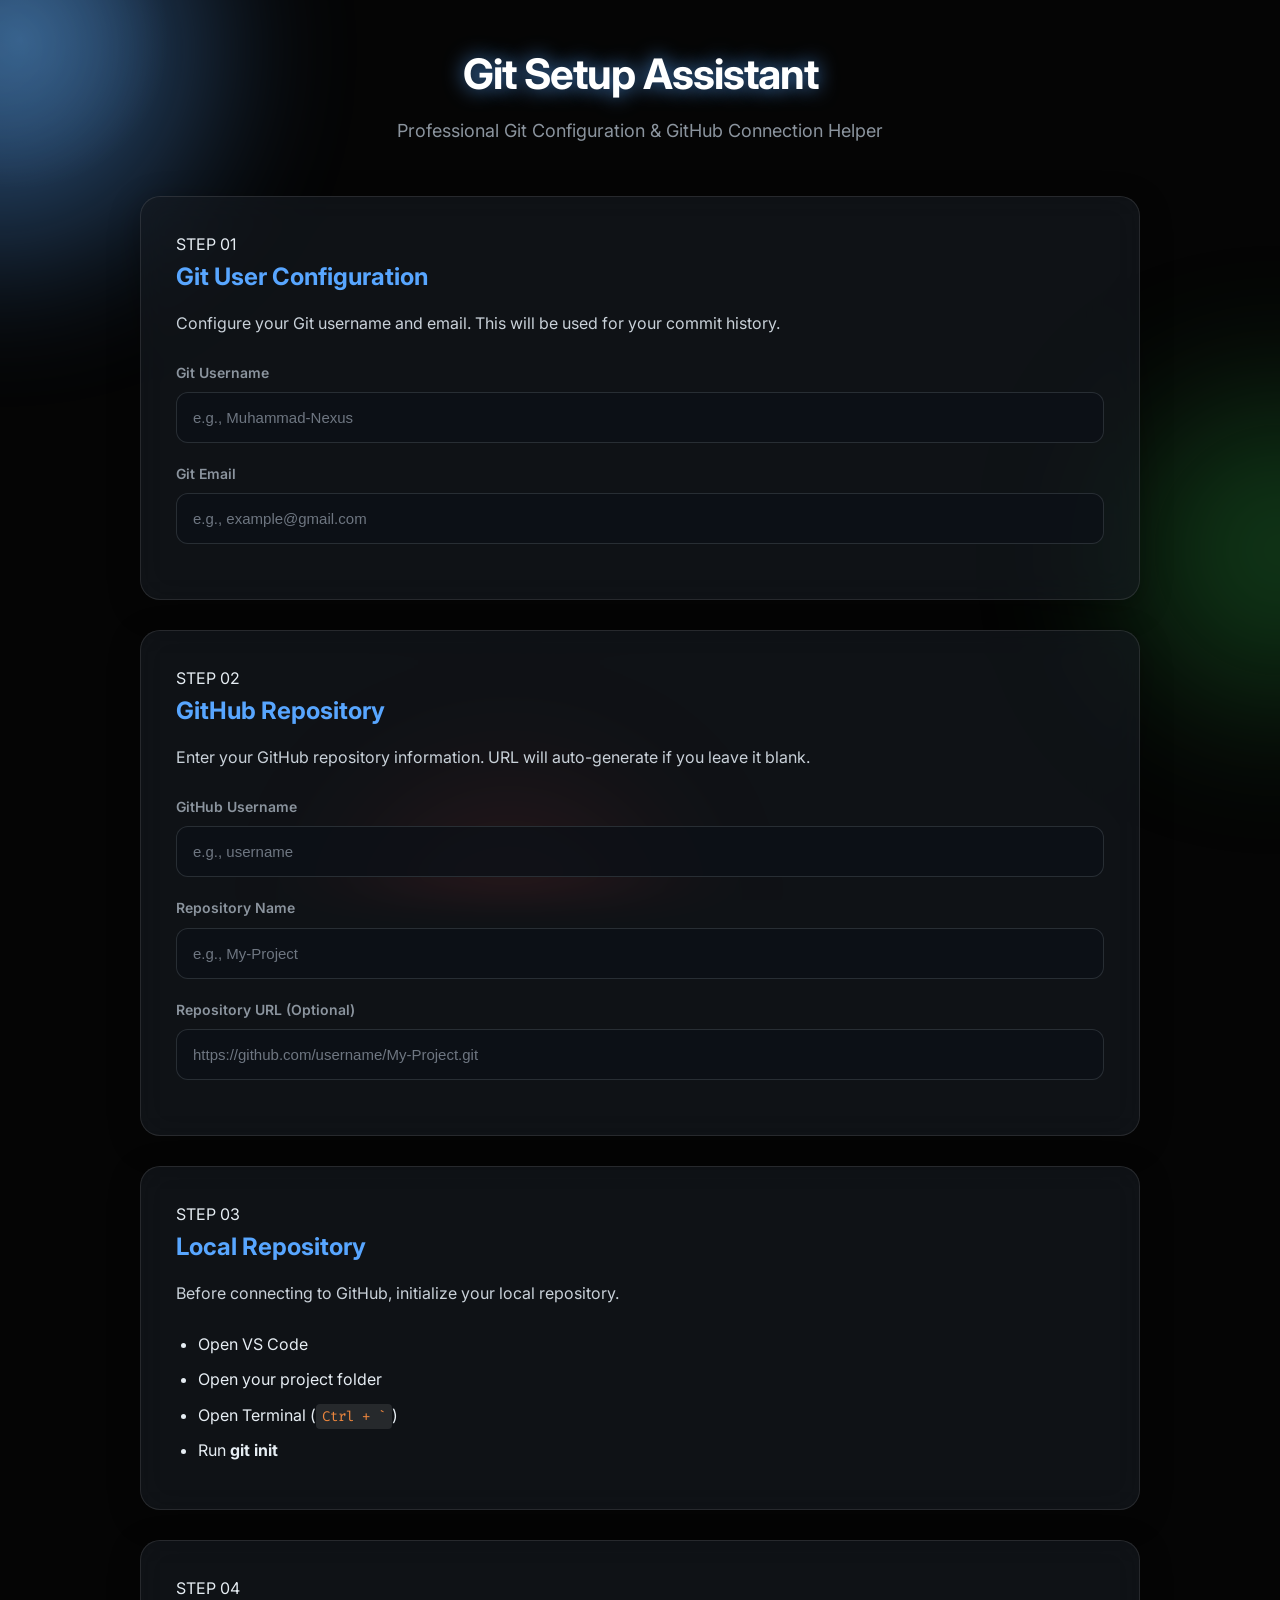
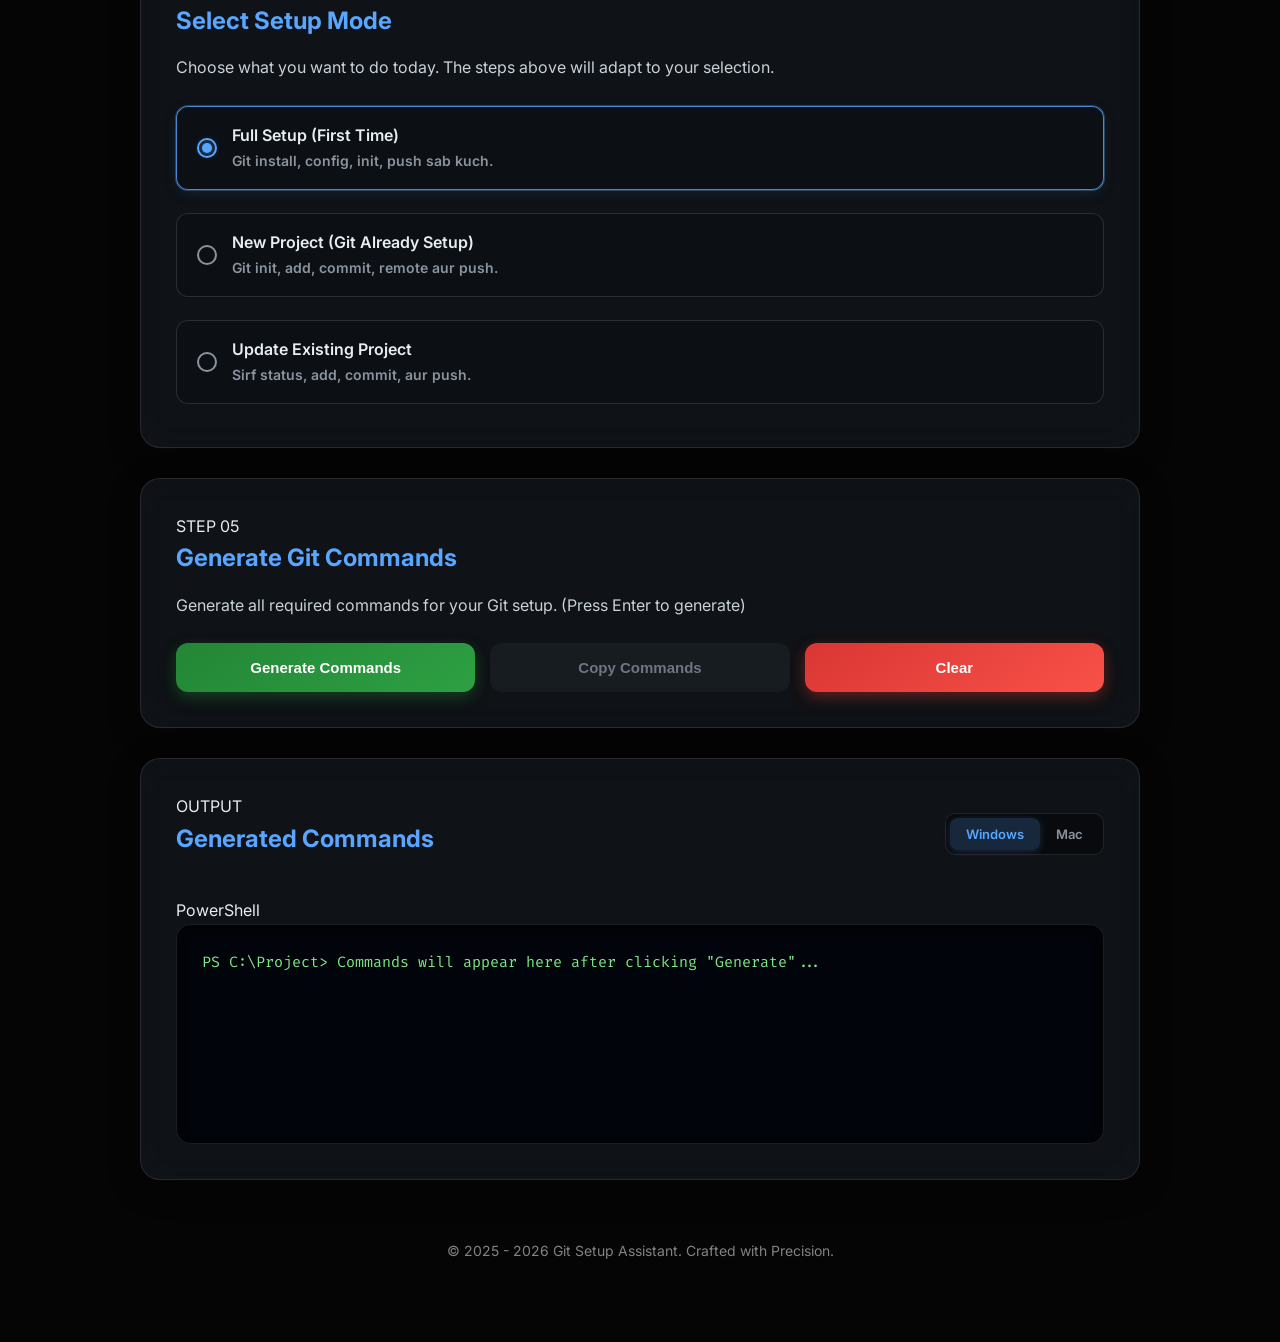
==== index.html @ 703052f4 "Github Setup & Code Push Helper (Base Code)" ====
<!DOCTYPE html>
<html lang="en">
<head>
    <meta charset="UTF-8">
    <meta name="viewport" content="width=device-width, initial-scale=1.0">
    <meta name="description" content="Enterprise-grade Git setup assistant with 3D UI and animations.">
    <title>Git Setup Assistant</title>
    <link rel="preconnect" href="https://fonts.googleapis.com">
    <link rel="preconnect" href="https://fonts.gstatic.com" crossorigin>
    <link href="https://fonts.googleapis.com/css2?family=Inter:wght@300;400;600;800&family=Fira+Code:wght@400;500&display=swap" rel="stylesheet">
    <link rel="stylesheet" href="style.css">
</head>
<body>

<!-- Full Screen Cursor Glow -->
<div id="cursor-glow"></div>

<!-- Animated Background Orbs -->
<div class="bg-orbs">
    <div class="orb orb-1"></div>
    <div class="orb orb-2"></div>
    <div class="orb orb-3"></div>
</div>

<header>
    <h1>Git Setup Assistant</h1>
    <p>Professional Git Configuration & GitHub Connection Helper</p>
</header>

<main class="container">

    <!-- STEP 1 -->
    <section class="card" id="step1-card">
        <div class="card-content">
            <span class="step-tag">STEP 01</span>
            <h2>Git User Configuration</h2>
            <p>Configure your Git username and email. This will be used for your commit history.</p>
            
            <div class="input-group">
                <label for="username">Git Username</label>
                <input type="text" id="username" name="username" placeholder="e.g., Muhammad-Nexus" autocomplete="off">
            </div>

            <div class="input-group">
                <label for="email">Git Email</label>
                <input type="email" id="email" name="email" placeholder="e.g., example@gmail.com" autocomplete="off">
            </div>
        </div>
    </section>

    <!-- STEP 2 -->
    <section class="card" id="step2-card">
        <div class="card-content">
            <span class="step-tag">STEP 02</span>
            <h2>GitHub Repository</h2>
            <p>Enter your GitHub repository information. URL will auto-generate if you leave it blank.</p>
            
            <div class="input-group">
                <label for="githubUser">GitHub Username</label>
                <input type="text" id="githubUser" name="githubUser" placeholder="e.g., username" autocomplete="off">
            </div>

            <div class="input-group">
                <label for="repository">Repository Name</label>
                <input type="text" id="repository" name="repository" placeholder="e.g., My-Project" autocomplete="off">
            </div>

            <div class="input-group">
                <label for="repoURL">Repository URL (Optional)</label>
                <input type="url" id="repoURL" name="repoURL" placeholder="https://github.com/username/My-Project.git" autocomplete="off">
            </div>
        </div>
    </section>

    <!-- STEP 3 -->
    <section class="card" id="step3-card">
        <div class="card-content">
            <span class="step-tag">STEP 03</span>
            <h2>Local Repository</h2>
            <p>Before connecting to GitHub, initialize your local repository.</p>
            <ul class="list-animate">
                <li>Open VS Code</li>
                <li>Open your project folder</li>
                <li>Open Terminal (<code>Ctrl + `</code>)</li>
                <li>Run <strong>git init</strong></li>
            </ul>
        </div>
    </section>

    <!-- STEP 4: Mode Selection -->
    <section class="card">
        <div class="card-content">
            <span class="step-tag">STEP 04</span>
            <h2>Select Setup Mode</h2>
            <p>Choose what you want to do today. The steps above will adapt to your selection.</p>
            
            <div class="radio-group">
                <label class="radio-card">
                    <input type="radio" name="setupMode" value="full" checked>
                    <div class="radio-text">
                        <span class="radio-title">Full Setup (First Time)</span>
                        <span class="radio-desc">Git install, config, init, push sab kuch.</span>
                    </div>
                </label>
                
                <label class="radio-card">
                    <input type="radio" name="setupMode" value="new">
                    <div class="radio-text">
                        <span class="radio-title">New Project (Git Already Setup)</span>
                        <span class="radio-desc">Git init, add, commit, remote aur push.</span>
                    </div>
                </label>
                
                <label class="radio-card">
                    <input type="radio" name="setupMode" value="update">
                    <div class="radio-text">
                        <span class="radio-title">Update Existing Project</span>
                        <span class="radio-desc">Sirf status, add, commit, aur push.</span>
                    </div>
                </label>
            </div>
        </div>
    </section>

    <!-- STEP 5: Generate -->
    <section class="card">
        <div class="card-content">
            <span class="step-tag">STEP 05</span>
            <h2>Generate Git Commands</h2>
            <p>Generate all required commands for your Git setup. (Press Enter to generate)</p>
            
            <div class="btn-group">
                <button id="generateButton" class="btn btn-primary">Generate Commands</button>
                <button id="copyButton" class="btn btn-secondary" disabled>Copy Commands</button>
                <button id="clearButton" class="btn btn-danger">Clear</button>
            </div>
        </div>
    </section>

    <!-- OUTPUT -->
    <section class="card">
        <div class="card-content">
            <div class="output-header-flex">
                <div>
                    <span class="step-tag">OUTPUT</span>
                    <h2>Generated Commands</h2>
                </div>
                <!-- OS Toggle Switch -->
                <div class="os-toggle">
                    <button class="os-btn active" data-os="win">Windows</button>
                    <button class="os-btn" data-os="mac">Mac</button>
                </div>
            </div>
            
            <div class="terminal-window">
                <div class="terminal-header">
                    <div class="dot dot-red"></div>
                    <div class="dot dot-yellow"></div>
                    <div class="dot dot-green"></div>
                    <span id="terminal-title" class="terminal-title">PowerShell</span>
                </div>
                <pre id="output"><span class="prompt">PS C:\Project></span> Commands will appear here after clicking "Generate"...</pre>
            </div>
        </div>
    </section>

</main>

<footer>
    <p>&copy; 2025 - 2026 Git Setup Assistant. Crafted with Precision.</p>
</footer>

<div id="toast" class="toast"></div>

<script src="script.js"></script>
</body>
</html>
---- style.css ----
/* ==========================================================
Git Setup Assistant Pro - 3D Glassmorphism UI
========================================================== */

* {
    margin: 0;
    padding: 0;
    box-sizing: border-box;
}

/* Full Screen Cursor Glow */
#cursor-glow {
    position: fixed;
    width: 300px;
    height: 300px;
    background: radial-gradient(circle, rgba(88, 166, 255, 0.25) 0%, transparent 70%);
    border-radius: 50%;
    pointer-events: none;
    z-index: 0;
    transform: translate(-50%, -50%); 
    mix-blend-mode: screen;
    will-change: transform;
}

body {
    background: #050505;
    color: #e6edf3;
    font-family: 'Inter', "Segoe UI", Arial, sans-serif;
    line-height: 1.6;
    padding: 40px 20px;
    overflow-x: hidden;
    position: relative;
    min-height: 100vh;
}

/* Animated Background Orbs */
.bg-orbs {
    position: fixed;
    top: 0;
    left: 0;
    width: 100%;
    height: 100%;
    z-index: -1;
    overflow: hidden;
}

.orb {
    position: absolute;
    border-radius: 50%;
    filter: blur(80px);
    opacity: 0.4;
    animation: float 15s infinite ease-in-out;
}

.orb-1 { width: 400px; height: 400px; background: #58a6ff; top: -150px; left: -200px; }
.orb-2 { width: 300px; height: 300px; background: #238636; bottom: 200px; right: -150px; animation-delay: 5s; }
.orb-3 { width: 250px; height: 250px; background: #da3633; top: 90%; left: 30%; animation-delay: 1s; }

@keyframes float {
    0%, 100% { transform: translate(0, 0) scale(1); }
    33% { transform: translate(30px, -50px) scale(1.1); }
    66% { transform: translate(-20px, 20px) scale(0.9); }
}

/* Header */
header {
    text-align: center;
    margin-bottom: 50px;
    animation: fadeInDown 1s ease-out;
    position: relative;
    z-index: 1;
}

header h1 {
    color: #ffffff;
    font-size: 42px;
    margin-bottom: 10px;
    text-shadow: 0 0 20px rgba(88, 166, 255, 0.8);
    letter-spacing: -1px;
}

header p {
    color: #8b949e;
    font-size: 18px;
}

/* Container */
.container {
    max-width: 1000px;
    margin: auto;
    position: relative;
    z-index: 1;
}

/* Card (Glassmorphism + Entrance Animation) */
.card {
    background: rgba(22, 27, 34, 0.6);
    -webkit-backdrop-filter: blur(16px);
    backdrop-filter: blur(16px);
    border: 1px solid rgba(255, 255, 255, 0.1);
    border-radius: 20px;
    padding: 35px;
    margin-bottom: 30px;
    box-shadow: 0 8px 32px 0 rgba(0, 0, 0, 0.3);
    transition: border-color 0.3s ease, box-shadow 0.3s ease, opacity 0.3s ease, height 0.3s ease;
    opacity: 0;
    transform: translateY(50px);
    animation: fadeInUp 0.8s forwards;
}

.card:nth-child(1) { animation-delay: 0.1s; }
.card:nth-child(2) { animation-delay: 0.2s; }
.card:nth-child(3) { animation-delay: 0.3s; }
.card:nth-child(4) { animation-delay: 0.4s; }
.card:nth-child(5) { animation-delay: 0.5s; }
.card:nth-child(6) { animation-delay: 0.6s; }

.card:hover {
    border-color: rgba(88, 166, 255, 0.5);
    box-shadow: 0 20px 40px 0 rgba(88, 166, 255, 0.15);
}

/* Hide Step Class for Mode Selection */
.hidden-step {
    display: none !important;
}

/* Headings & Text */
.card h2 {
    color: #58a6ff;
    margin-bottom: 15px;
    font-size: 24px;
}

.card p {
    color: #c9d1d9;
    margin-bottom: 25px;
}

/* List Animation */
.list-animate li {
    opacity: 0;
    transform: translateX(-20px);
    animation: fadeInLeft 0.5s forwards;
}
.list-animate li:nth-child(1) { animation-delay: 0.2s; }
.list-animate li:nth-child(2) { animation-delay: 0.3s; }
.list-animate li:nth-child(3) { animation-delay: 0.4s; }
.list-animate li:nth-child(4) { animation-delay: 0.5s; }

@keyframes fadeInLeft {
    to { opacity: 1; transform: translateX(0); }
}

/* Inputs */
.input-group { margin-bottom: 20px; }

label {
    display: block;
    margin-bottom: 8px;
    font-weight: 600;
    color: #8b949e;
    font-size: 14px;
}

input[type="text"], input[type="email"], input[type="url"] {
    width: 100%;
    padding: 16px;
    background: rgba(13, 17, 23, 0.8);
    border: 1px solid rgba(48, 54, 61, 0.8);
    border-radius: 12px;
    color: white;
    font-size: 15px;
    transition: all 0.3s ease;
}

input:focus {
    outline: none;
    border-color: #58a6ff;
    box-shadow: 0 0 0 4px rgba(88, 166, 255, 0.2);
    background: rgba(13, 17, 23, 1);
}

/* Radio Group (Mode Selection) */
.radio-group {
    display: flex;
    flex-direction: column;
    gap: 15px;
}

.radio-card {
    display: flex;
    align-items: center;
    gap: 15px;
    padding: 16px 20px;
    background: rgba(13, 17, 23, 0.6);
    border: 1px solid rgba(48, 54, 61, 0.8);
    border-radius: 12px;
    cursor: pointer;
    transition: all 0.3s ease;
}

.radio-card:hover {
    border-color: rgba(88, 166, 255, 0.5);
    background: rgba(13, 17, 23, 0.8);
}

.radio-card input[type="radio"] {
    appearance: none;
    width: 20px;
    height: 20px;
    border: 2px solid #8b949e;
    border-radius: 50%;
    cursor: pointer;
    position: relative;
    transition: all 0.3s ease;
}

.radio-card input[type="radio"]:checked {
    border-color: #58a6ff;
    background: #0d1117;
}

.radio-card input[type="radio"]:checked::after {
    content: '';
    position: absolute;
    top: 50%;
    left: 50%;
    transform: translate(-50%, -50%);
    width: 10px;
    height: 10px;
    background: #58a6ff;
    border-radius: 50%;
    box-shadow: 0 0 8px rgba(88, 166, 255, 0.8);
}

.radio-card:has(input:checked) {
    border-color: rgba(88, 166, 255, 0.8);
    box-shadow: 0 0 0 1px rgba(88, 166, 255, 0.3), 0 4px 15px rgba(88, 166, 255, 0.1);
}

.radio-text {
    display: flex;
    flex-direction: column;
}

.radio-title {
    color: #e6edf3;
    font-weight: 600;
    font-size: 16px;
    margin-bottom: 2px;
}

.radio-desc {
    color: #8b949e;
    font-size: 14px;
}

/* Output Header Flex & OS Toggle */
.output-header-flex {
    display: flex;
    justify-content: space-between;
    align-items: center;
    flex-wrap: wrap;
    gap: 20px;
    margin-bottom: 25px;
}

.os-toggle {
    display: flex;
    background: rgba(0,0,0,0.4);
    padding: 4px;
    border-radius: 10px;
    border: 1px solid rgba(255,255,255,0.1);
}

.os-btn {
    padding: 8px 16px;
    border: none;
    background: transparent;
    color: #8b949e;
    border-radius: 8px;
    cursor: pointer;
    font-size: 13px;
    font-weight: 600;
    transition: all 0.3s ease;
    font-family: 'Inter', sans-serif;
}

.os-btn.active {
    background: rgba(88,166,255,0.2);
    color: #58a6ff;
    box-shadow: 0 2px 8px rgba(88,166,255,0.2);
}

/* Buttons */
.btn-group {
    display: flex;
    gap: 15px;
    flex-wrap: wrap;
}

.btn {
    padding: 16px 24px;
    border: none;
    border-radius: 12px;
    cursor: pointer;
    font-size: 15px;
    font-weight: bold;
    transition: all 0.3s ease;
    flex: 1;
    min-width: 150px;
    position: relative;
    overflow: hidden;
}

.btn:disabled {
    background: rgba(33, 38, 45, 0.5) !important;
    color: #6e7681 !important;
    cursor: not-allowed;
    box-shadow: none !important;
}

.btn-primary { background: linear-gradient(145deg, #238636, #2ea043); color: white; box-shadow: 0 5px 15px rgba(35, 134, 54, 0.4); }
.btn-primary:hover:not(:disabled) { transform: translateY(-3px); box-shadow: 0 8px 20px rgba(35, 134, 54, 0.6); }

.btn-secondary { background: linear-gradient(145deg, #1f6feb, #388bfd); color: white; box-shadow: 0 5px 15px rgba(31, 111, 235, 0.4); }
.btn-secondary:hover:not(:disabled) { transform: translateY(-3px); box-shadow: 0 8px 20px rgba(31, 111, 235, 0.6); }

.btn-danger { background: linear-gradient(145deg, #da3633, #f85149); color: white; box-shadow: 0 5px 15px rgba(218, 54, 51, 0.4); }
.btn-danger:hover:not(:disabled) { transform: translateY(-3px); box-shadow: 0 8px 20px rgba(218, 54, 51, 0.6); }

/* Output Terminal */
pre {
    background: rgba(1, 4, 9, 0.9);
    color: #7ee787;
    border: 1px solid rgba(48, 54, 61, 0.5);
    border-radius: 15px;
    padding: 25px;
    min-height: 220px;
    overflow: auto;
    white-space: pre-wrap;
    font-family: 'Fira Code', "Consolas", monospace;
    font-size: 15px;
    box-shadow: inset 0 2px 10px rgba(0,0,0,0.5);
}

code {
    background: rgba(255, 255, 255, 0.1);
    padding: 3px 6px;
    border-radius: 4px;
    font-family: 'Fira Code', "Consolas", monospace;
    color: #f0883e;
    font-size: 14px;
}

ul, ol { margin-left: 22px; margin-top: 10px; }
li { margin-bottom: 10px; }

/* Toast Notification */
.toast {
    visibility: hidden;
    min-width: 280px;
    background: rgba(22, 27, 34, 0.95);
    -webkit-backdrop-filter: blur(10px);
    backdrop-filter: blur(10px);
    color: #fff;
    text-align: center;
    border-radius: 12px;
    padding: 16px;
    position: fixed;
    z-index: 1000;
    left: 50%;
    bottom: 30px;
    transform: translateX(-50%);
    font-weight: bold;
    border: 1px solid rgba(255,255,255,0.2);
    box-shadow: 0 10px 30px rgba(0,0,0,0.5);
    opacity: 0;
    transition: all 0.4s cubic-bezier(0.175, 0.885, 0.32, 1.275);
}

.toast.show { visibility: visible; opacity: 1; bottom: 50px; }
.toast.error { border-color: #da3633; color: #ff7b72; }

/* Footer */
footer {
    text-align: center;
    margin-top: 60px;
    padding-bottom: 40px;
    color: rgba(255, 255, 255, 0.5);
    font-size: 14px;
    position: relative;
    z-index: 1;
}

/* Scrollbar */
::-webkit-scrollbar { width: 10px; }
::-webkit-scrollbar-track { background: rgba(13, 17, 23, 0.8); }
::-webkit-scrollbar-thumb {
    background: #58a6ff;
    border-radius: 10px;
    border: 2px solid rgba(13, 17, 23, 0.8);
    box-shadow: 0 0 8px rgba(88, 166, 255, 0.6);
}
::-webkit-scrollbar-thumb:hover {
    background: #79b8ff;
    box-shadow: 0 0 12px rgba(88, 166, 255, 0.8);
}
::placeholder { color: #6e7681; }

/* Animations */
@keyframes fadeInUp {
    to { opacity: 1; transform: translateY(0); }
}

@keyframes fadeInDown {
    from { opacity: 0; transform: translateY(-30px); }
    to { opacity: 1; transform: translateY(0); }
}

/* Responsive */
@media (max-width: 768px) {
    .btn-group { flex-direction: column; }
    .btn { width: 100%; }
    header h1 { font-size: 32px; }
    .card { padding: 25px; }
    .output-header-flex { flex-direction: column; align-items: flex-start; }
}
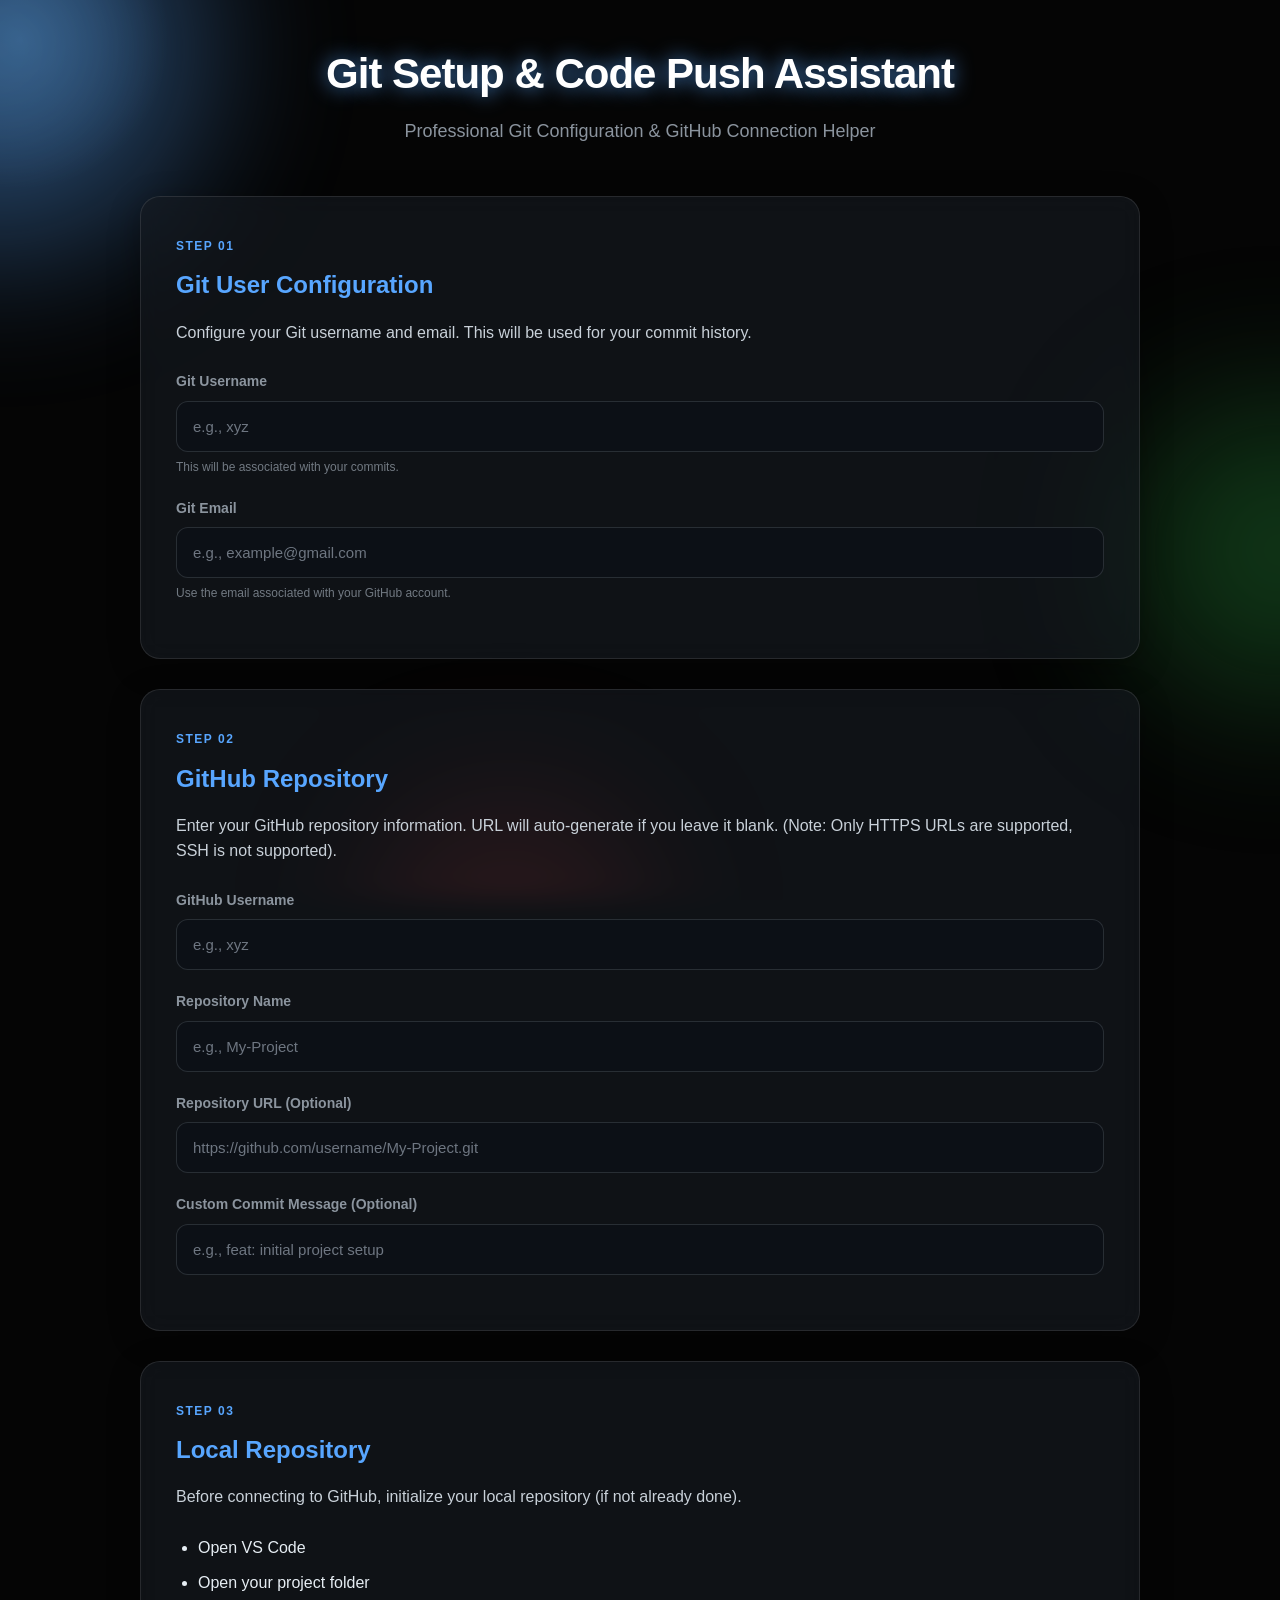
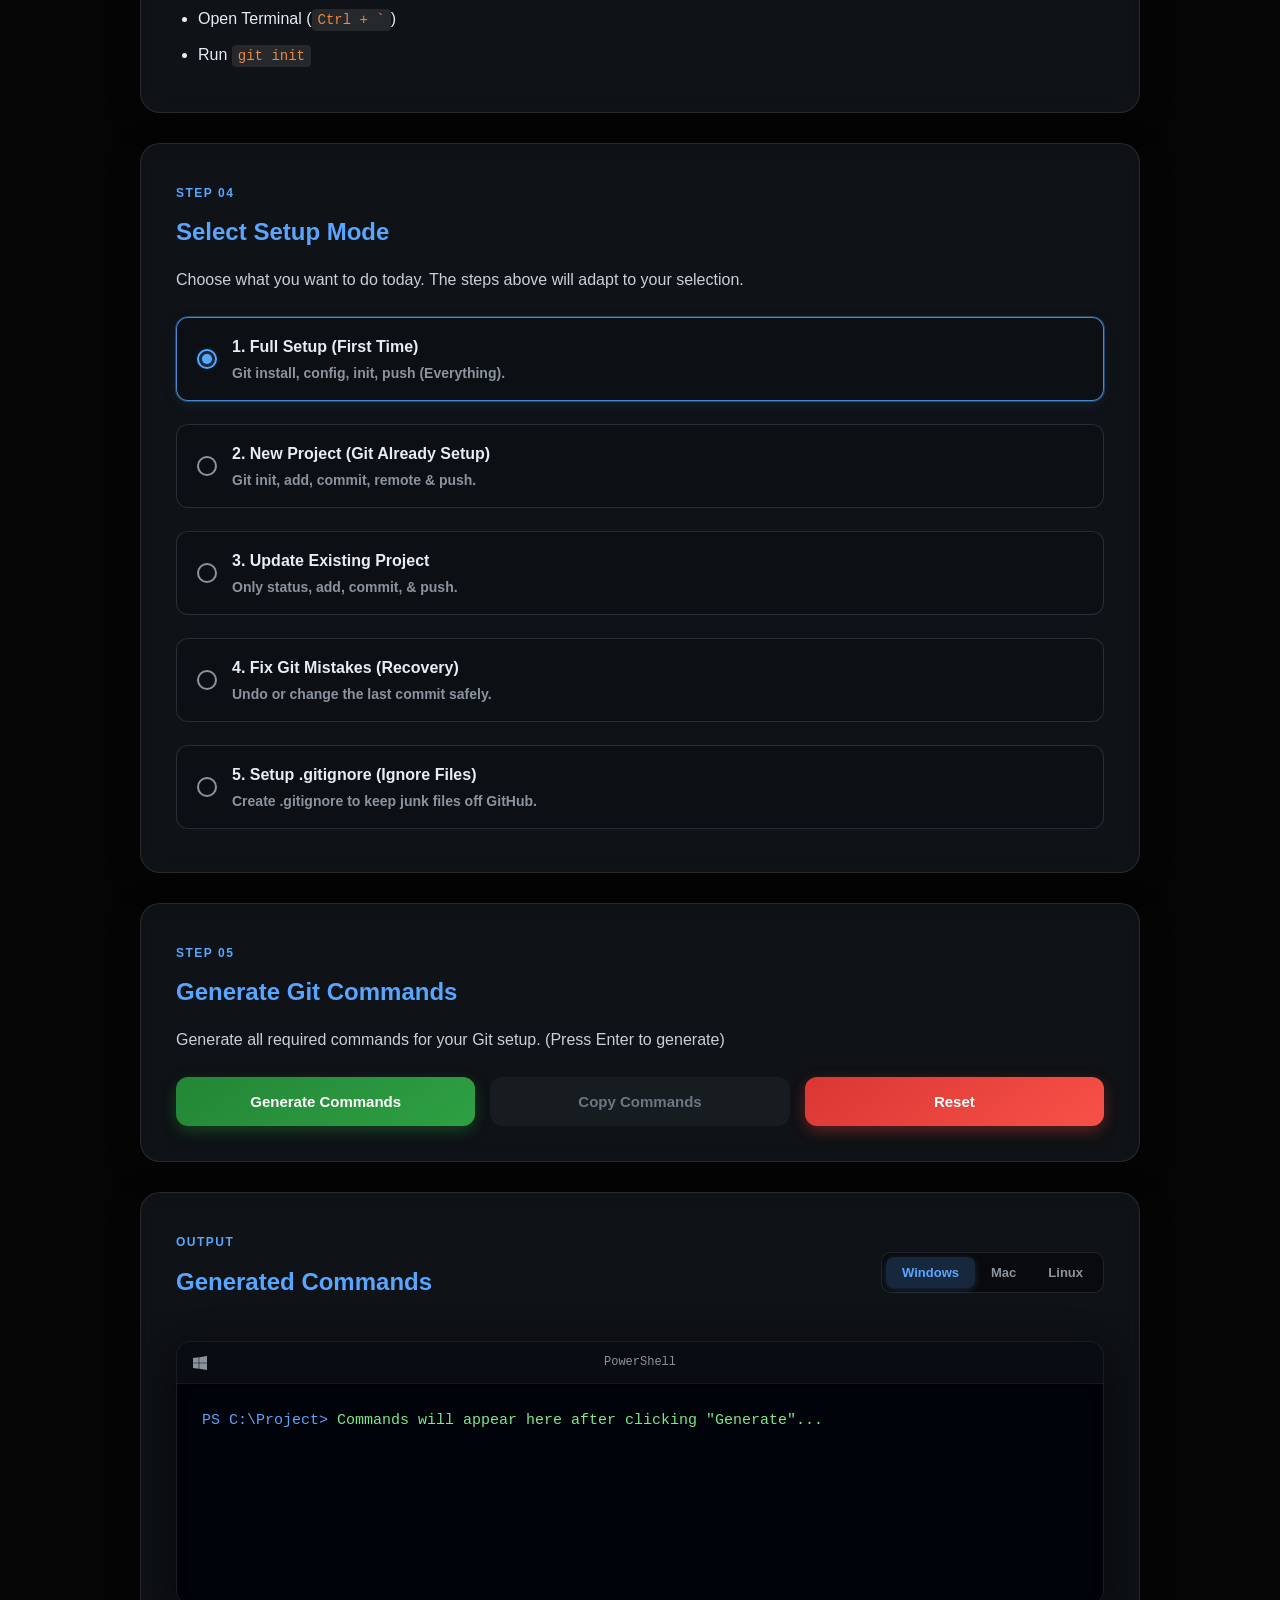
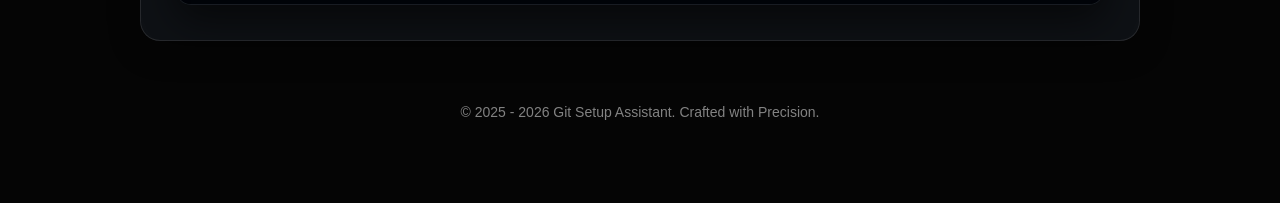
==== commit 4808bb3d: "Github Setup & Code Push Helper Final" ====
--- a/index.html
+++ b/index.html
@@ -3,8 +3,19 @@
 <head>
     <meta charset="UTF-8">
     <meta name="viewport" content="width=device-width, initial-scale=1.0">
+    <meta name="color-scheme" content="dark">
+    <meta name="theme-color" content="#050505">
     <meta name="description" content="Enterprise-grade Git setup assistant with 3D UI and animations.">
-    <title>Git Setup Assistant</title>
+    <title>Git Setup | Github Code Push Helper</title>
+    
+    <meta name="google-site-verification" content="ZFcbBqBcHcu1wUf1xhAJtH9JzBf-PteB1bUr2aeqv4w" />
+    <link rel="icon" href="data:,">
+    
+    <meta http-equiv="Content-Security-Policy" content="default-src 'self'; script-src 'self'; style-src 'self' https://fonts.googleapis.com; font-src 'self' https://fonts.gstatic.com; img-src 'self' data:; connect-src 'self'; base-uri 'none'; object-src 'none'; frame-ancestors 'none'; form-action 'self'; upgrade-insecure-requests;">
+    <meta http-equiv="Referrer-Policy" content="strict-origin-when-cross-origin">
+    <meta http-equiv="X-Content-Type-Options" content="nosniff">
+    <meta http-equiv="Permissions-Policy" content="camera=(), microphone=(), geolocation=(), payment=(), usb=()">
+    
     <link rel="preconnect" href="https://fonts.googleapis.com">
     <link rel="preconnect" href="https://fonts.gstatic.com" crossorigin>
     <link href="https://fonts.googleapis.com/css2?family=Inter:wght@300;400;600;800&family=Fira+Code:wght@400;500&display=swap" rel="stylesheet">
@@ -12,10 +23,8 @@
 </head>
 <body>
 
-<!-- Full Screen Cursor Glow -->
 <div id="cursor-glow"></div>
 
-<!-- Animated Background Orbs -->
 <div class="bg-orbs">
     <div class="orb orb-1"></div>
     <div class="orb orb-2"></div>
@@ -23,143 +32,159 @@
 </div>
 
 <header>
-    <h1>Git Setup Assistant</h1>
+    <h1>Git Setup & Code Push Assistant</h1>
     <p>Professional Git Configuration & GitHub Connection Helper</p>
 </header>
 
 <main class="container">
 
-    <!-- STEP 1 -->
-    <section class="card" id="step1-card">
+    <section class="card" id="step1-card" style="--i: 0;">
         <div class="card-content">
             <span class="step-tag">STEP 01</span>
             <h2>Git User Configuration</h2>
             <p>Configure your Git username and email. This will be used for your commit history.</p>
-            
             <div class="input-group">
                 <label for="username">Git Username</label>
-                <input type="text" id="username" name="username" placeholder="e.g., Muhammad-Nexus" autocomplete="off">
-            </div>
-
+                <input type="text" id="username" name="username" placeholder="e.g., xyz" autocomplete="nickname" required spellcheck="false" autocapitalize="off" aria-describedby="username-help">
+                <small id="username-help" class="help-text">This will be associated with your commits.</small>
+            </div>
             <div class="input-group">
                 <label for="email">Git Email</label>
-                <input type="email" id="email" name="email" placeholder="e.g., example@gmail.com" autocomplete="off">
-            </div>
-        </div>
-    </section>
-
-    <!-- STEP 2 -->
-    <section class="card" id="step2-card">
+                <input type="email" id="email" name="email" placeholder="e.g., example@gmail.com" autocomplete="email" required spellcheck="false" autocapitalize="off" aria-describedby="email-help">
+                <small id="email-help" class="help-text">Use the email associated with your GitHub account.</small>
+            </div>
+        </div>
+    </section>
+
+    <section class="card" id="step2-card" style="--i: 1;">
         <div class="card-content">
             <span class="step-tag">STEP 02</span>
             <h2>GitHub Repository</h2>
-            <p>Enter your GitHub repository information. URL will auto-generate if you leave it blank.</p>
-            
+            <p>Enter your GitHub repository information. URL will auto-generate if you leave it blank. (Note: Only HTTPS URLs are supported, SSH is not supported).</p>
             <div class="input-group">
                 <label for="githubUser">GitHub Username</label>
-                <input type="text" id="githubUser" name="githubUser" placeholder="e.g., username" autocomplete="off">
-            </div>
-
+                <input type="text" id="githubUser" name="githubUser" placeholder="e.g., xyz" autocomplete="off" required spellcheck="false" autocapitalize="off">
+            </div>
             <div class="input-group">
                 <label for="repository">Repository Name</label>
-                <input type="text" id="repository" name="repository" placeholder="e.g., My-Project" autocomplete="off">
-            </div>
-
+                <input type="text" id="repository" name="repository" placeholder="e.g., My-Project" autocomplete="organization-title" required spellcheck="false" autocapitalize="off">
+            </div>
             <div class="input-group">
                 <label for="repoURL">Repository URL (Optional)</label>
-                <input type="url" id="repoURL" name="repoURL" placeholder="https://github.com/username/My-Project.git" autocomplete="off">
-            </div>
-        </div>
-    </section>
-
-    <!-- STEP 3 -->
-    <section class="card" id="step3-card">
+                <input type="url" id="repoURL" name="repoURL" placeholder="https://github.com/username/My-Project.git" autocomplete="off" spellcheck="false" autocapitalize="off">
+            </div>
+            <div class="input-group">
+                <label for="commitMessage">Custom Commit Message (Optional)</label>
+                <input type="text" id="commitMessage" name="commitMessage" placeholder="e.g., feat: initial project setup" autocomplete="off" spellcheck="false">
+            </div>
+        </div>
+    </section>
+
+    <section class="card" id="step3-card" style="--i: 2;">
         <div class="card-content">
             <span class="step-tag">STEP 03</span>
             <h2>Local Repository</h2>
-            <p>Before connecting to GitHub, initialize your local repository.</p>
+            <p>Before connecting to GitHub, initialize your local repository (if not already done).</p>
             <ul class="list-animate">
                 <li>Open VS Code</li>
                 <li>Open your project folder</li>
                 <li>Open Terminal (<code>Ctrl + `</code>)</li>
-                <li>Run <strong>git init</strong></li>
+                <li>Run <code>git init</code></li>
             </ul>
         </div>
     </section>
 
-    <!-- STEP 4: Mode Selection -->
-    <section class="card">
+    <section class="card" style="--i: 3;">
         <div class="card-content">
             <span class="step-tag">STEP 04</span>
             <h2>Select Setup Mode</h2>
             <p>Choose what you want to do today. The steps above will adapt to your selection.</p>
-            
-            <div class="radio-group">
+            <fieldset class="radio-group">
+                <legend class="visually-hidden">Select Setup Mode</legend>
                 <label class="radio-card">
                     <input type="radio" name="setupMode" value="full" checked>
                     <div class="radio-text">
-                        <span class="radio-title">Full Setup (First Time)</span>
-                        <span class="radio-desc">Git install, config, init, push sab kuch.</span>
-                    </div>
-                </label>
-                
+                        <span class="radio-title">1. Full Setup (First Time)</span>
+                        <span class="radio-desc">Git install, config, init, push <span lang="hi">(Everything)</span>.</span>
+                    </div>
+                </label>
                 <label class="radio-card">
                     <input type="radio" name="setupMode" value="new">
                     <div class="radio-text">
-                        <span class="radio-title">New Project (Git Already Setup)</span>
-                        <span class="radio-desc">Git init, add, commit, remote aur push.</span>
-                    </div>
-                </label>
-                
+                        <span class="radio-title">2. New Project (Git Already Setup)</span>
+                        <span class="radio-desc">Git init, add, commit, remote & push.</span>
+                    </div>
+                </label>
                 <label class="radio-card">
                     <input type="radio" name="setupMode" value="update">
                     <div class="radio-text">
-                        <span class="radio-title">Update Existing Project</span>
-                        <span class="radio-desc">Sirf status, add, commit, aur push.</span>
-                    </div>
-                </label>
-            </div>
-        </div>
-    </section>
-
-    <!-- STEP 5: Generate -->
-    <section class="card">
+                        <span class="radio-title">3. Update Existing Project</span>
+                        <span class="radio-desc"><span lang="hi">Only</span> status, add, commit, & push.</span>
+                    </div>
+                </label>
+                <label class="radio-card">
+                    <input type="radio" name="setupMode" value="fix">
+                    <div class="radio-text">
+                        <span class="radio-title">4. Fix Git Mistakes (Recovery)</span>
+                        <span class="radio-desc">Undo or change the last commit safely.</span>
+                    </div>
+                </label>
+                <label class="radio-card">
+                    <input type="radio" name="setupMode" value="ignore">
+                    <div class="radio-text">
+                        <span class="radio-title">5. Setup .gitignore (Ignore Files)</span>
+                        <span class="radio-desc">Create .gitignore to keep junk files off GitHub.</span>
+                    </div>
+                </label>
+            </fieldset>
+        </div>
+    </section>
+
+    <section class="card" style="--i: 4;">
         <div class="card-content">
             <span class="step-tag">STEP 05</span>
             <h2>Generate Git Commands</h2>
             <p>Generate all required commands for your Git setup. (Press Enter to generate)</p>
-            
             <div class="btn-group">
-                <button id="generateButton" class="btn btn-primary">Generate Commands</button>
-                <button id="copyButton" class="btn btn-secondary" disabled>Copy Commands</button>
-                <button id="clearButton" class="btn btn-danger">Clear</button>
-            </div>
-        </div>
-    </section>
-
-    <!-- OUTPUT -->
-    <section class="card">
+                <button type="button" id="generateButton" class="btn btn-primary">Generate Commands</button>
+                <button type="button" id="copyButton" class="btn btn-secondary" disabled>Copy Commands</button>
+                <button type="button" id="clearButton" class="btn btn-danger">Reset</button>
+            </div>
+        </div>
+    </section>
+
+    <section class="card" style="--i: 5;">
         <div class="card-content">
             <div class="output-header-flex">
                 <div>
                     <span class="step-tag">OUTPUT</span>
                     <h2>Generated Commands</h2>
                 </div>
-                <!-- OS Toggle Switch -->
-                <div class="os-toggle">
-                    <button class="os-btn active" data-os="win">Windows</button>
-                    <button class="os-btn" data-os="mac">Mac</button>
+                <div class="os-toggle" role="group" aria-label="Operating System Selection">
+                    <button type="button" class="os-btn active" data-os="win" aria-pressed="true">Windows</button>
+                    <button type="button" class="os-btn" data-os="mac" aria-pressed="false">Mac</button>
+                    <button type="button" class="os-btn" data-os="linux" aria-pressed="false">Linux</button>
                 </div>
             </div>
-            
             <div class="terminal-window">
-                <div class="terminal-header">
-                    <div class="dot dot-red"></div>
-                    <div class="dot dot-yellow"></div>
-                    <div class="dot dot-green"></div>
+                <div class="terminal-header os-win">
+                    <!-- Windows Icon -->
+                    <div class="os-icon os-icon-win">
+                        <svg width="14" height="14" viewBox="0 0 24 24" fill="#8b949e"><path d="M0 3.449L9.75 2.1V11.5H0V3.449ZM9.75 12.5V21.9L0 20.551V12.5H9.75ZM10.75 1.95L24 0V11.5H10.75V1.95ZM24 12.5V24L10.75 22.05V12.5H24Z"></path></svg>
+                    </div>
+                    <!-- Mac Dots -->
+                    <div class="os-icon os-icon-mac">
+                        <div class="dot dot-red"></div>
+                        <div class="dot dot-yellow"></div>
+                        <div class="dot dot-green"></div>
+                    </div>
+                    <!-- Linux Icon -->
+                    <div class="os-icon os-icon-linux">
+                        <svg width="16" height="16" viewBox="0 0 24 24" fill="none" stroke="#8b949e" stroke-width="2" stroke-linecap="round" stroke-linejoin="round"><polyline points="4 17 10 11 4 5"></polyline><line x1="12" y1="19" x2="20" y2="19"></line></svg>
+                    </div>
                     <span id="terminal-title" class="terminal-title">PowerShell</span>
                 </div>
-                <pre id="output"><span class="prompt">PS C:\Project></span> Commands will appear here after clicking "Generate"...</pre>
+                <pre id="output" role="status" aria-live="polite" aria-atomic="true"><span class="prompt">PS C:\Project></span> Commands will appear here after clicking "Generate"...</pre>
             </div>
         </div>
     </section>
@@ -170,8 +195,8 @@
     <p>&copy; 2025 - 2026 Git Setup Assistant. Crafted with Precision.</p>
 </footer>
 
-<div id="toast" class="toast"></div>
-
-<script src="script.js"></script>
+<div id="toast" class="toast" role="status" aria-live="polite"></div>
+
+<script src="script.js" defer></script>
 </body>
 </html>
--- a/style.css
+++ b/style.css
@@ -1,6 +1,18 @@
 /* ==========================================================
 Git Setup Assistant Pro - 3D Glassmorphism UI
 ========================================================== */
+
+:root {
+    --bg-dark: #050505;
+    --card-bg: rgba(22, 27, 34, 0.6);
+    --input-bg: rgba(13, 17, 23, 0.8);
+    --primary-blue: #58a6ff;
+    --primary-green: #238636;
+    --primary-red: #da3633;
+    --text-main: #e6edf3;
+    --text-muted: #8b949e;
+    --border-color: rgba(48, 54, 61, 0.8);
+}
 
 * {
     margin: 0;
@@ -8,7 +20,22 @@
     box-sizing: border-box;
 }
 
-/* Full Screen Cursor Glow */
+html {
+    scroll-behavior: smooth;
+}
+
+.visually-hidden {
+    position: absolute;
+    width: 1px;
+    height: 1px;
+    padding: 0;
+    margin: -1px;
+    overflow: hidden;
+    clip: rect(0,0,0,0);
+    white-space: nowrap;
+    border: 0;
+}
+
 #cursor-glow {
     position: fixed;
     width: 300px;
@@ -23,8 +50,8 @@
 }
 
 body {
-    background: #050505;
-    color: #e6edf3;
+    background: var(--bg-dark);
+    color: var(--text-main);
     font-family: 'Inter', "Segoe UI", Arial, sans-serif;
     line-height: 1.6;
     padding: 40px 20px;
@@ -33,7 +60,6 @@
     min-height: 100vh;
 }
 
-/* Animated Background Orbs */
 .bg-orbs {
     position: fixed;
     top: 0;
@@ -52,9 +78,9 @@
     animation: float 15s infinite ease-in-out;
 }
 
-.orb-1 { width: 400px; height: 400px; background: #58a6ff; top: -150px; left: -200px; }
-.orb-2 { width: 300px; height: 300px; background: #238636; bottom: 200px; right: -150px; animation-delay: 5s; }
-.orb-3 { width: 250px; height: 250px; background: #da3633; top: 90%; left: 30%; animation-delay: 1s; }
+.orb-1 { width: 400px; height: 400px; background: var(--primary-blue); top: -150px; left: -200px; }
+.orb-2 { width: 300px; height: 300px; background: var(--primary-green); bottom: 200px; right: -150px; animation-delay: 5s; }
+.orb-3 { width: 250px; height: 250px; background: var(--primary-red); top: 90%; left: 30%; animation-delay: 1s; }
 
 @keyframes float {
     0%, 100% { transform: translate(0, 0) scale(1); }
@@ -62,7 +88,6 @@
     66% { transform: translate(-20px, 20px) scale(0.9); }
 }
 
-/* Header */
 header {
     text-align: center;
     margin-bottom: 50px;
@@ -80,11 +105,10 @@
 }
 
 header p {
-    color: #8b949e;
+    color: var(--text-muted);
     font-size: 18px;
 }
 
-/* Container */
 .container {
     max-width: 1000px;
     margin: auto;
@@ -92,42 +116,54 @@
     z-index: 1;
 }
 
-/* Card (Glassmorphism + Entrance Animation) */
 .card {
-    background: rgba(22, 27, 34, 0.6);
-    -webkit-backdrop-filter: blur(16px);
-    backdrop-filter: blur(16px);
+    background: rgba(22, 27, 34, 0.9);
     border: 1px solid rgba(255, 255, 255, 0.1);
     border-radius: 20px;
     padding: 35px;
     margin-bottom: 30px;
     box-shadow: 0 8px 32px 0 rgba(0, 0, 0, 0.3);
-    transition: border-color 0.3s ease, box-shadow 0.3s ease, opacity 0.3s ease, height 0.3s ease;
+    transition: border-color 0.3s ease, box-shadow 0.3s ease, opacity 0.3s ease, height 0.3s ease, transform 0.3s ease;
     opacity: 0;
     transform: translateY(50px);
     animation: fadeInUp 0.8s forwards;
-}
-
-.card:nth-child(1) { animation-delay: 0.1s; }
-.card:nth-child(2) { animation-delay: 0.2s; }
-.card:nth-child(3) { animation-delay: 0.3s; }
-.card:nth-child(4) { animation-delay: 0.4s; }
-.card:nth-child(5) { animation-delay: 0.5s; }
-.card:nth-child(6) { animation-delay: 0.6s; }
+    animation-delay: calc(var(--i, 0) * 100ms);
+}
+
+@supports ((-webkit-backdrop-filter: blur(12px)) or (backdrop-filter: blur(12px))) {
+    .card {
+        background: var(--card-bg);
+        -webkit-backdrop-filter: blur(12px);
+        backdrop-filter: blur(12px);
+    }
+}
 
 .card:hover {
     border-color: rgba(88, 166, 255, 0.5);
     box-shadow: 0 20px 40px 0 rgba(88, 166, 255, 0.15);
-}
-
-/* Hide Step Class for Mode Selection */
+    transform: translateY(-2px);
+}
+
 .hidden-step {
     display: none !important;
 }
 
-/* Headings & Text */
+.card-content {
+    position: relative;
+    z-index: 2;
+}
+
+.step-tag {
+    display: inline-block;
+    font-size: 12px;
+    font-weight: 700;
+    color: var(--primary-blue);
+    letter-spacing: 1.5px;
+    margin-bottom: 10px;
+}
+
 .card h2 {
-    color: #58a6ff;
+    color: var(--primary-blue);
     margin-bottom: 15px;
     font-size: 24px;
 }
@@ -137,7 +173,6 @@
     margin-bottom: 25px;
 }
 
-/* List Animation */
 .list-animate li {
     opacity: 0;
     transform: translateX(-20px);
@@ -152,40 +187,52 @@
     to { opacity: 1; transform: translateX(0); }
 }
 
-/* Inputs */
 .input-group { margin-bottom: 20px; }
 
 label {
     display: block;
     margin-bottom: 8px;
     font-weight: 600;
-    color: #8b949e;
+    color: var(--text-muted);
     font-size: 14px;
+}
+
+.help-text {
+    display: block;
+    margin-top: 6px;
+    font-size: 12px;
+    color: var(--text-muted);
+    opacity: 0.8;
 }
 
 input[type="text"], input[type="email"], input[type="url"] {
     width: 100%;
     padding: 16px;
-    background: rgba(13, 17, 23, 0.8);
-    border: 1px solid rgba(48, 54, 61, 0.8);
+    background: var(--input-bg);
+    border: 1px solid var(--border-color);
     border-radius: 12px;
     color: white;
     font-size: 15px;
-    transition: all 0.3s ease;
+    transition: background-color 0.3s ease, border-color 0.3s ease, box-shadow 0.3s ease;
 }
 
 input:focus {
     outline: none;
-    border-color: #58a6ff;
+    border-color: var(--primary-blue);
     box-shadow: 0 0 0 4px rgba(88, 166, 255, 0.2);
-    background: rgba(13, 17, 23, 1);
-}
-
-/* Radio Group (Mode Selection) */
+    background-color: rgba(13, 17, 23, 1);
+}
+
+input:invalid[aria-invalid="true"] {
+    border-color: var(--primary-red);
+    box-shadow: 0 0 0 4px rgba(218, 54, 51, 0.2);
+}
+
 .radio-group {
     display: flex;
     flex-direction: column;
     gap: 15px;
+    border: none; 
 }
 
 .radio-card {
@@ -194,31 +241,36 @@
     gap: 15px;
     padding: 16px 20px;
     background: rgba(13, 17, 23, 0.6);
-    border: 1px solid rgba(48, 54, 61, 0.8);
+    border: 1px solid var(--border-color);
     border-radius: 12px;
     cursor: pointer;
-    transition: all 0.3s ease;
+    transition: background-color 0.3s ease, border-color 0.3s ease, box-shadow 0.3s ease;
 }
 
 .radio-card:hover {
     border-color: rgba(88, 166, 255, 0.5);
-    background: rgba(13, 17, 23, 0.8);
+    background-color: var(--input-bg);
+}
+
+.radio-card.checked {
+    border-color: rgba(88, 166, 255, 0.8);
+    box-shadow: 0 0 0 1px rgba(88, 166, 255, 0.3), 0 4px 15px rgba(88, 166, 255, 0.1);
 }
 
 .radio-card input[type="radio"] {
     appearance: none;
     width: 20px;
     height: 20px;
-    border: 2px solid #8b949e;
+    border: 2px solid var(--text-muted);
     border-radius: 50%;
     cursor: pointer;
     position: relative;
-    transition: all 0.3s ease;
+    transition: background-color 0.3s ease, border-color 0.3s ease;
 }
 
 .radio-card input[type="radio"]:checked {
-    border-color: #58a6ff;
-    background: #0d1117;
+    border-color: var(--primary-blue);
+    background-color: #0d1117;
 }
 
 .radio-card input[type="radio"]:checked::after {
@@ -229,34 +281,28 @@
     transform: translate(-50%, -50%);
     width: 10px;
     height: 10px;
-    background: #58a6ff;
+    background: var(--primary-blue);
     border-radius: 50%;
     box-shadow: 0 0 8px rgba(88, 166, 255, 0.8);
 }
 
-.radio-card:has(input:checked) {
-    border-color: rgba(88, 166, 255, 0.8);
-    box-shadow: 0 0 0 1px rgba(88, 166, 255, 0.3), 0 4px 15px rgba(88, 166, 255, 0.1);
-}
-
 .radio-text {
     display: flex;
     flex-direction: column;
 }
 
 .radio-title {
-    color: #e6edf3;
+    color: var(--text-main);
     font-weight: 600;
     font-size: 16px;
     margin-bottom: 2px;
 }
 
 .radio-desc {
-    color: #8b949e;
+    color: var(--text-muted);
     font-size: 14px;
 }
 
-/* Output Header Flex & OS Toggle */
 .output-header-flex {
     display: flex;
     justify-content: space-between;
@@ -278,22 +324,21 @@
     padding: 8px 16px;
     border: none;
     background: transparent;
-    color: #8b949e;
+    color: var(--text-muted);
     border-radius: 8px;
     cursor: pointer;
     font-size: 13px;
     font-weight: 600;
-    transition: all 0.3s ease;
+    transition: background-color 0.3s ease, color 0.3s ease, box-shadow 0.3s ease;
     font-family: 'Inter', sans-serif;
 }
 
 .os-btn.active {
     background: rgba(88,166,255,0.2);
-    color: #58a6ff;
+    color: var(--primary-blue);
     box-shadow: 0 2px 8px rgba(88,166,255,0.2);
 }
 
-/* Buttons */
 .btn-group {
     display: flex;
     gap: 15px;
@@ -307,7 +352,7 @@
     cursor: pointer;
     font-size: 15px;
     font-weight: bold;
-    transition: all 0.3s ease;
+    transition: background-color 0.3s ease, transform 0.3s ease, box-shadow 0.3s ease;
     flex: 1;
     min-width: 150px;
     position: relative;
@@ -319,23 +364,83 @@
     color: #6e7681 !important;
     cursor: not-allowed;
     box-shadow: none !important;
-}
-
-.btn-primary { background: linear-gradient(145deg, #238636, #2ea043); color: white; box-shadow: 0 5px 15px rgba(35, 134, 54, 0.4); }
+    transform: none !important;
+}
+
+.btn-primary { background: linear-gradient(145deg, var(--primary-green), #2ea043); color: white; box-shadow: 0 5px 15px rgba(35, 134, 54, 0.4); }
 .btn-primary:hover:not(:disabled) { transform: translateY(-3px); box-shadow: 0 8px 20px rgba(35, 134, 54, 0.6); }
 
 .btn-secondary { background: linear-gradient(145deg, #1f6feb, #388bfd); color: white; box-shadow: 0 5px 15px rgba(31, 111, 235, 0.4); }
 .btn-secondary:hover:not(:disabled) { transform: translateY(-3px); box-shadow: 0 8px 20px rgba(31, 111, 235, 0.6); }
 
-.btn-danger { background: linear-gradient(145deg, #da3633, #f85149); color: white; box-shadow: 0 5px 15px rgba(218, 54, 51, 0.4); }
+.btn-danger { background: linear-gradient(145deg, var(--primary-red), #f85149); color: white; box-shadow: 0 5px 15px rgba(218, 54, 51, 0.4); }
 .btn-danger:hover:not(:disabled) { transform: translateY(-3px); box-shadow: 0 8px 20px rgba(218, 54, 51, 0.6); }
 
-/* Output Terminal */
+.btn:focus-visible,
+.os-btn:focus-visible,
+.radio-card:focus-within {
+    outline: 2px solid var(--primary-blue);
+    outline-offset: 3px;
+}
+
+.terminal-window {
+    background: rgba(1, 4, 9, 0.9);
+    border: 1px solid rgba(48, 54, 61, 0.5);
+    border-radius: 15px;
+    overflow: hidden;
+    box-shadow: 0 15px 40px rgba(0,0,0,0.6);
+}
+
+/* FIX: Uniform Terminal Header Alignment */
+.terminal-header {
+    background: rgba(255, 255, 255, 0.03);
+    padding: 12px 16px;
+    display: flex;
+    align-items: center;
+    justify-content: flex-start; /* Force icons to start from left */
+    border-bottom: 1px solid rgba(255, 255, 255, 0.05);
+    position: relative;
+    min-height: 42px;
+}
+
+/* All icons hidden by default */
+.os-icon {
+    display: none;
+    align-items: center;
+    gap: 8px;
+    margin-right: 16px;
+}
+
+/* Show specific icon based on OS class */
+.terminal-header.os-win .os-icon-win { display: flex; }
+.terminal-header.os-mac .os-icon-mac { display: flex; }
+.terminal-header.os-linux .os-icon-linux { display: flex; }
+
+/* Force Title to be absolutely centered for all OS */
+.terminal-title {
+    position: absolute;
+    left: 50%;
+    transform: translateX(-50%);
+    color: var(--text-muted);
+    font-size: 12px;
+    font-family: 'Fira Code', monospace;
+    pointer-events: none;
+}
+
+.dot {
+    width: 12px;
+    height: 12px;
+    border-radius: 50%;
+}
+.dot-red { background: #ff5f56; }
+.dot-yellow { background: #ffbd2e; }
+.dot-green { background: #27c93f; }
+
 pre {
     background: rgba(1, 4, 9, 0.9);
     color: #7ee787;
-    border: 1px solid rgba(48, 54, 61, 0.5);
-    border-radius: 15px;
+    border: none;
+    border-radius: 0;
     padding: 25px;
     min-height: 220px;
     overflow: auto;
@@ -343,7 +448,13 @@
     font-family: 'Fira Code', "Consolas", monospace;
     font-size: 15px;
     box-shadow: inset 0 2px 10px rgba(0,0,0,0.5);
-}
+    transition: opacity 0.2s ease; 
+}
+
+pre .comment { color: #8b949e; }
+pre .command { color: #7ee787; }
+pre .prompt { color: #58a6ff; }
+pre .error { color: var(--primary-red); font-weight: bold; }
 
 code {
     background: rgba(255, 255, 255, 0.1);
@@ -357,7 +468,6 @@
 ul, ol { margin-left: 22px; margin-top: 10px; }
 li { margin-bottom: 10px; }
 
-/* Toast Notification */
 .toast {
     visibility: hidden;
     min-width: 280px;
@@ -377,13 +487,12 @@
     border: 1px solid rgba(255,255,255,0.2);
     box-shadow: 0 10px 30px rgba(0,0,0,0.5);
     opacity: 0;
-    transition: all 0.4s cubic-bezier(0.175, 0.885, 0.32, 1.275);
+    transition: visibility 0.4s, opacity 0.4s, bottom 0.4s cubic-bezier(0.175, 0.885, 0.32, 1.275);
 }
 
 .toast.show { visibility: visible; opacity: 1; bottom: 50px; }
-.toast.error { border-color: #da3633; color: #ff7b72; }
-
-/* Footer */
+.toast.error { border-color: var(--primary-red); color: #ff7b72; }
+
 footer {
     text-align: center;
     margin-top: 60px;
@@ -394,11 +503,10 @@
     z-index: 1;
 }
 
-/* Scrollbar */
 ::-webkit-scrollbar { width: 10px; }
 ::-webkit-scrollbar-track { background: rgba(13, 17, 23, 0.8); }
 ::-webkit-scrollbar-thumb {
-    background: #58a6ff;
+    background: var(--primary-blue);
     border-radius: 10px;
     border: 2px solid rgba(13, 17, 23, 0.8);
     box-shadow: 0 0 8px rgba(88, 166, 255, 0.6);
@@ -409,7 +517,6 @@
 }
 ::placeholder { color: #6e7681; }
 
-/* Animations */
 @keyframes fadeInUp {
     to { opacity: 1; transform: translateY(0); }
 }
@@ -419,11 +526,23 @@
     to { opacity: 1; transform: translateY(0); }
 }
 
-/* Responsive */
 @media (max-width: 768px) {
     .btn-group { flex-direction: column; }
     .btn { width: 100%; }
     header h1 { font-size: 32px; }
     .card { padding: 25px; }
     .output-header-flex { flex-direction: column; align-items: flex-start; }
+}
+
+@media (prefers-reduced-motion: reduce) {
+    *, *::before, *::after {
+        animation-duration: 0.01ms !important;
+        animation-iteration-count: 1 !important;
+        transition-duration: 0.01ms !important;
+    }
+    .orb { animation: none; }
+}
+
+@media (hover: none) {
+    #cursor-glow { display: none; }
 }
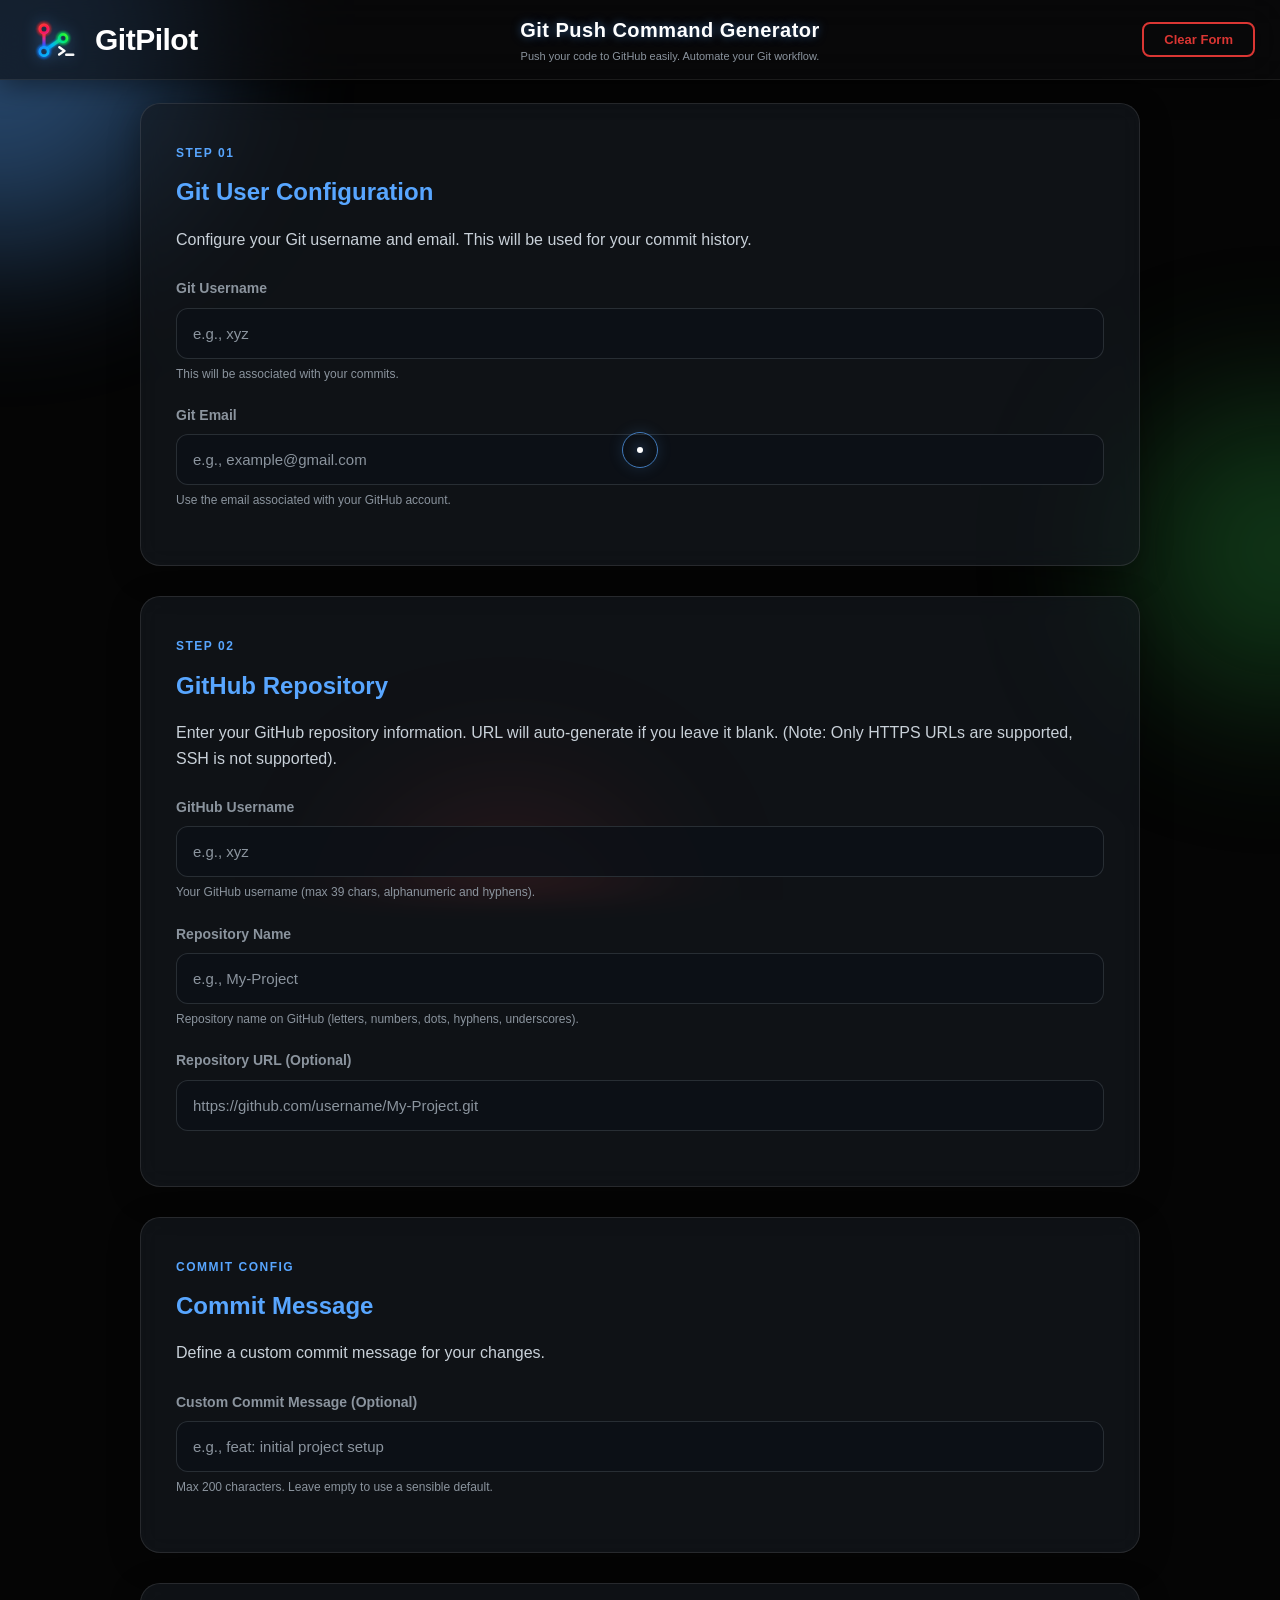
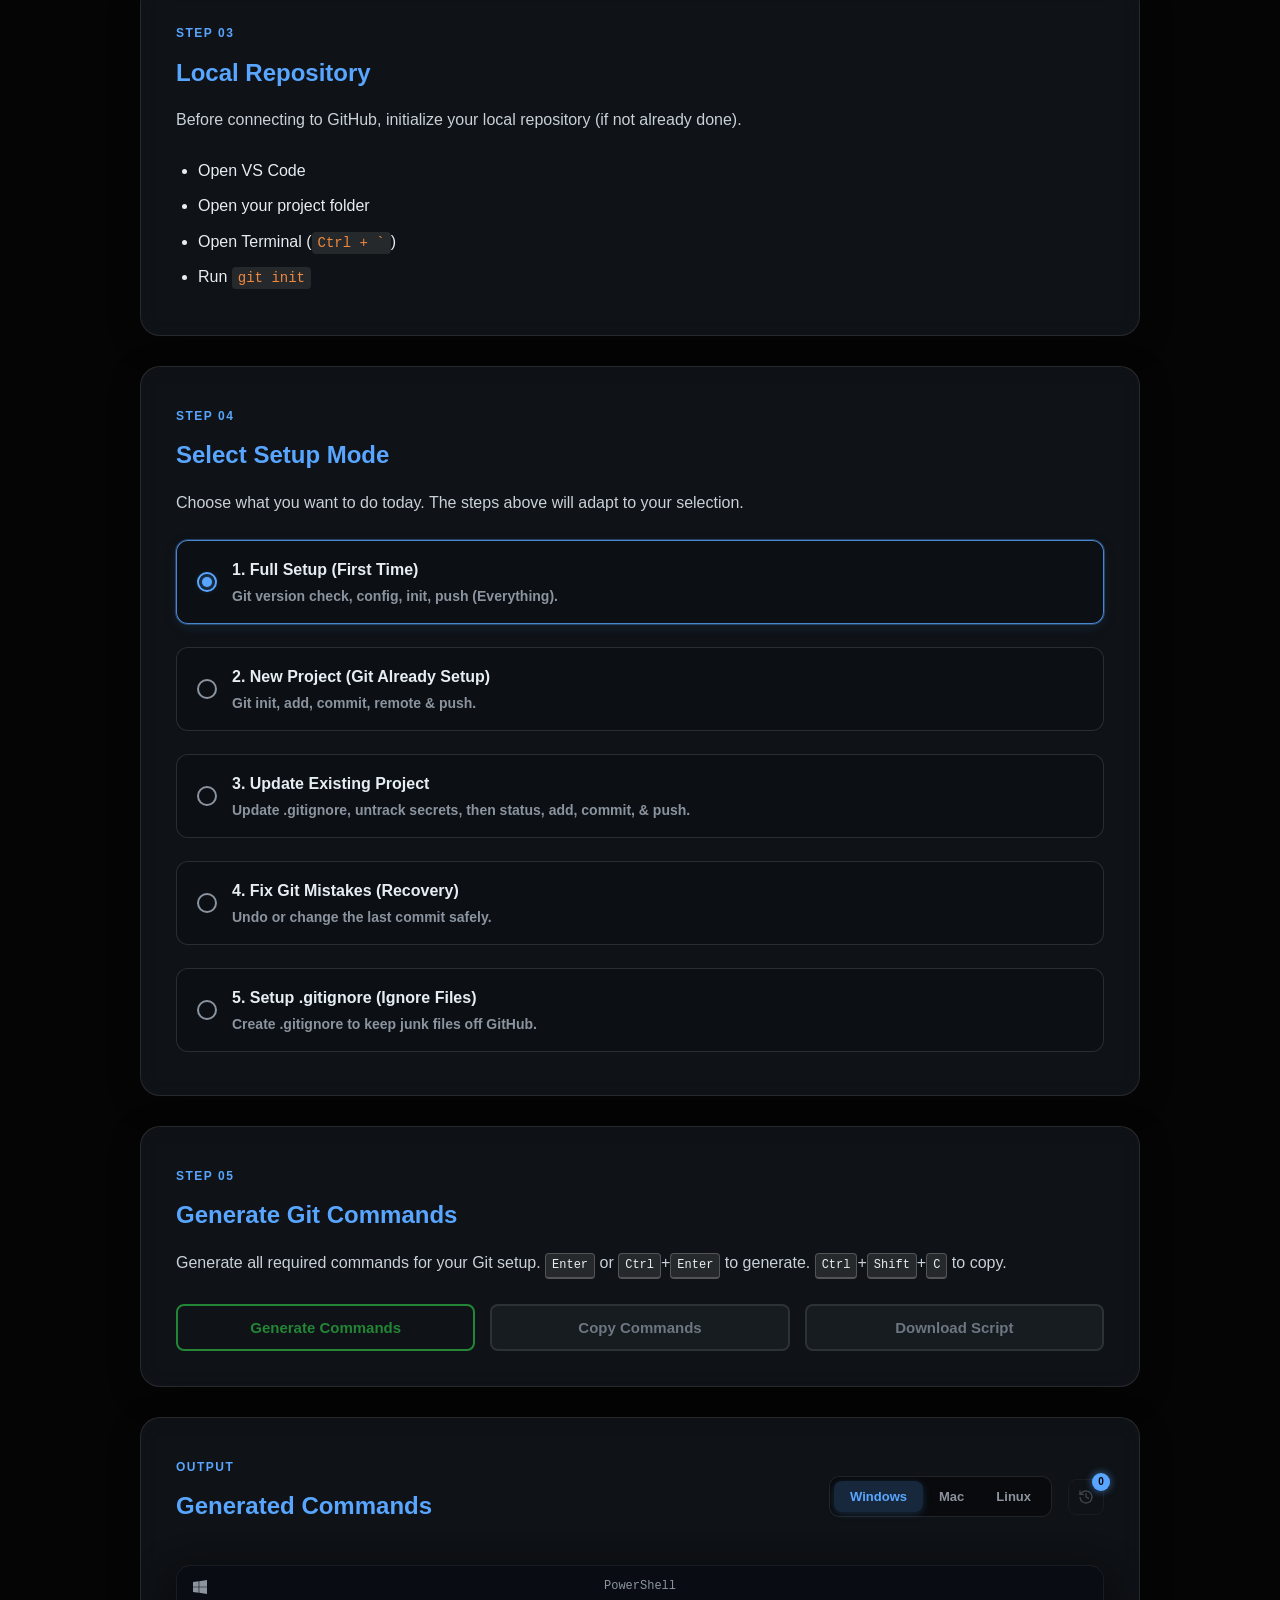
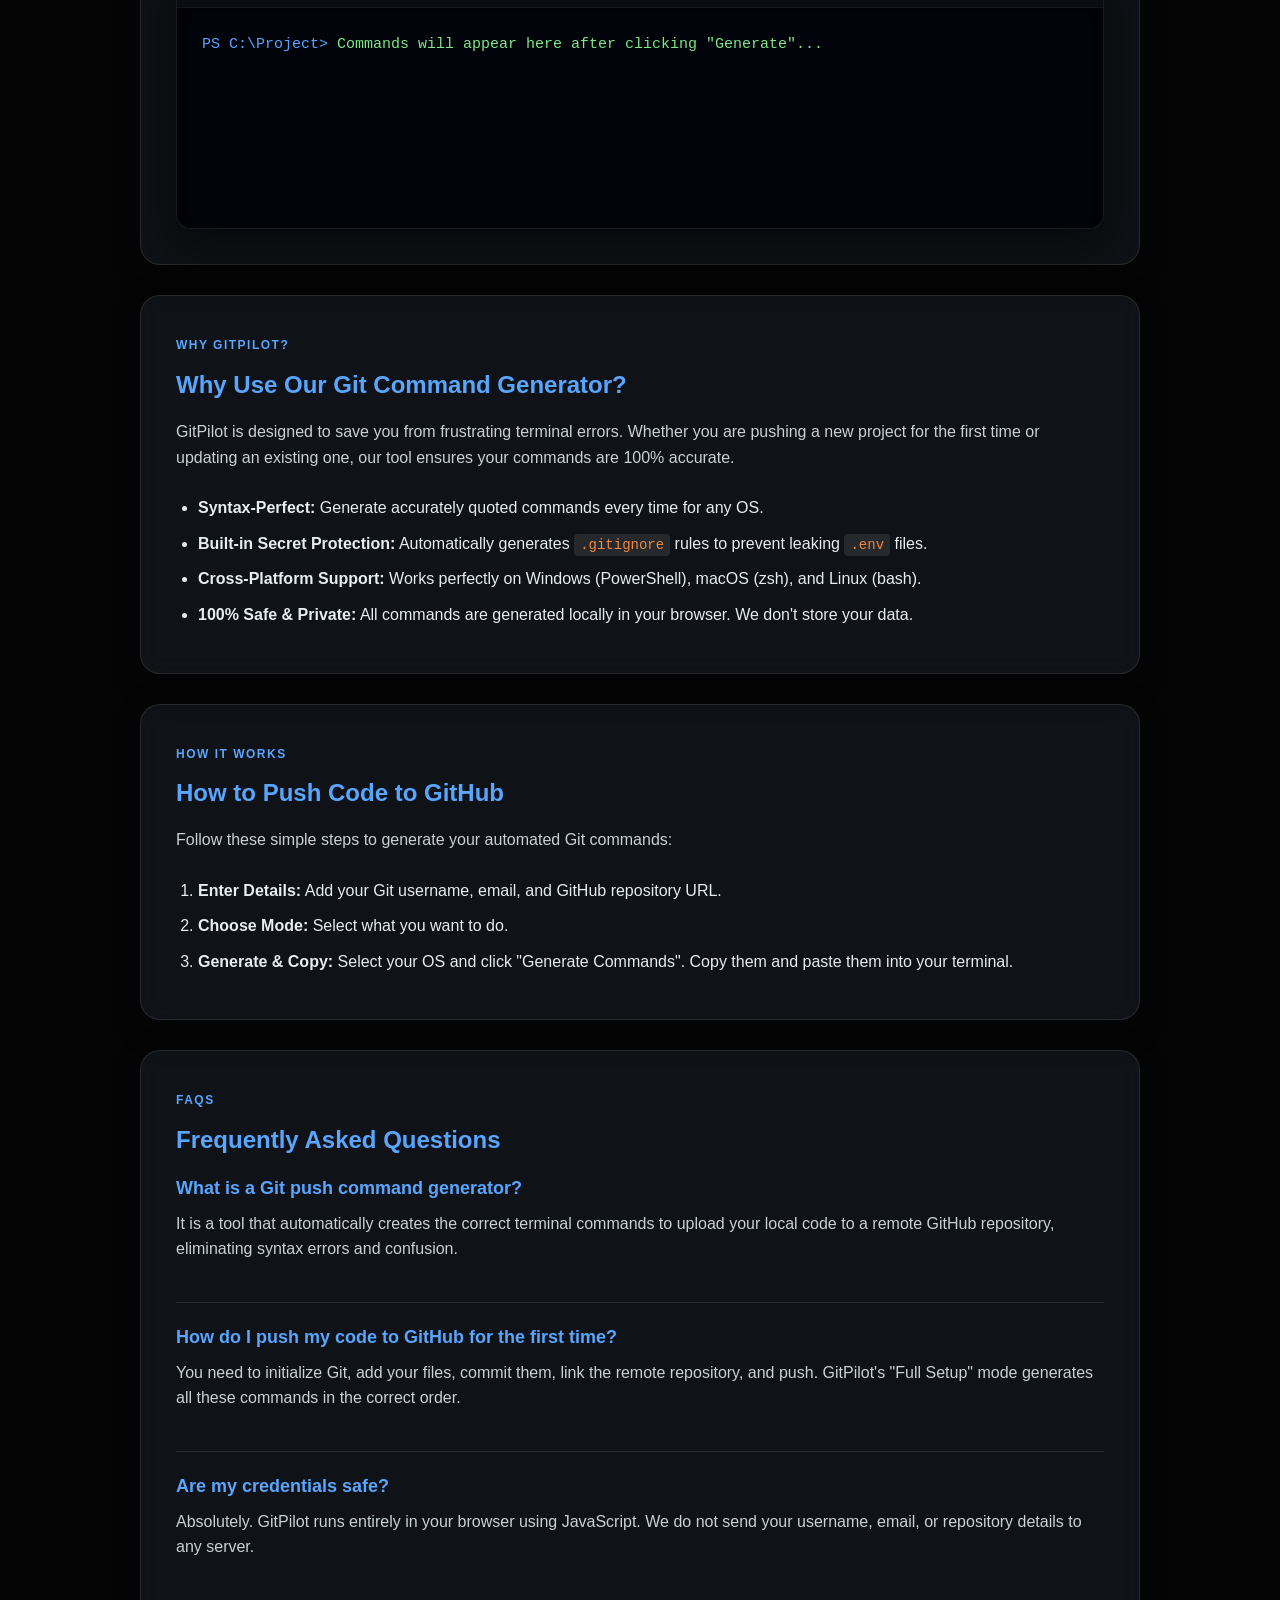
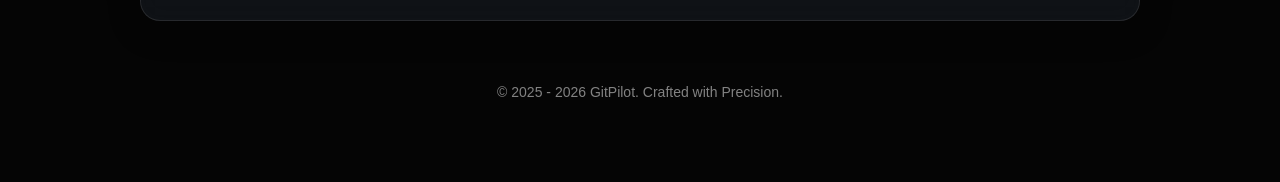
==== commit a7380333: "Updated Project" ====
--- a/index.html
+++ b/index.html
@@ -5,25 +5,93 @@
     <meta name="viewport" content="width=device-width, initial-scale=1.0">
     <meta name="color-scheme" content="dark">
     <meta name="theme-color" content="#050505">
-    <meta name="description" content="Enterprise-grade Git setup assistant with 3D UI and animations.">
-    <title>Git Setup | Github Code Push Helper</title>
-    
+    <meta name="description" content="Struggling with Git errors? Generate safe, automated Git commands for Windows, Mac &amp; Linux. Push your code to GitHub easily in seconds. 100% Free!">
+    <meta name="author" content="GitPilot">
+    <meta name="keywords" content="git, github, git setup, git push, git commands, powershell, bash, zsh, gitignore, git config, version control">
+
+    <title>GitPilot | Git Push Command Generator</title>
+
+
+    <!-- Search Engine Verification -->
     <meta name="google-site-verification" content="ZFcbBqBcHcu1wUf1xhAJtH9JzBf-PteB1bUr2aeqv4w" />
-    <link rel="icon" href="data:,">
-    
-    <meta http-equiv="Content-Security-Policy" content="default-src 'self'; script-src 'self'; style-src 'self' https://fonts.googleapis.com; font-src 'self' https://fonts.gstatic.com; img-src 'self' data:; connect-src 'self'; base-uri 'none'; object-src 'none'; frame-ancestors 'none'; form-action 'self'; upgrade-insecure-requests;">
+
+    <!-- Favicon (SVG git-branch icon) -->
+    <link rel="icon" type="image/svg+xml" href="favicon.svg">
+    <link rel="apple-touch-icon" href="favicon.svg">
+    <link rel="mask-icon" href="favicon.svg" color="#58a6ff">
+
+    <!-- PWA Manifest -->
+    <link rel="manifest" href="manifest.webmanifest">
+
+    <!-- Security Headers (CSP) -->
+    <meta http-equiv="Content-Security-Policy" content="default-src 'self'; script-src 'self'; style-src 'self' https://fonts.googleapis.com; font-src 'self' https://fonts.gstatic.com; img-src 'self' data:; manifest-src 'self'; connect-src 'self'; base-uri 'none'; object-src 'none'; form-action 'self'; upgrade-insecure-requests;">
     <meta http-equiv="Referrer-Policy" content="strict-origin-when-cross-origin">
     <meta http-equiv="X-Content-Type-Options" content="nosniff">
-    <meta http-equiv="Permissions-Policy" content="camera=(), microphone=(), geolocation=(), payment=(), usb=()">
+    <meta http-equiv="Permissions-Policy" content="camera=(), microphone=(), geolocation=(), payment=(), usb=(), interest-cohort=()">
+
+    <!-- Open Graph / Social Sharing -->
+    <meta property="og:type" content="website">
+    <meta property="og:title" content="GitPilot | Git Push Command Generator">
+    <meta property="og:description" content="Struggling with Git errors? Generate safe, automated Git commands for Windows, Mac &amp; Linux. Push your code to GitHub easily in seconds. 100% Free!">
+    <meta property="og:url" content="https://github-setup-assistant.vercel.app/">
+    <meta property="og:site_name" content="GitPilot">
+    <meta property="og:locale" content="en_US">
     
+    <!-- OG Image Tags (JPG format) -->
+    <meta property="og:image" content="https://github-setup-assistant.vercel.app/og-image.png">
+    <meta property="og:image:width" content="1200">
+    <meta property="og:image:height" content="630">
+    <meta property="og:image:alt" content="GitPilot | Git Push Command Generator">
+
+    <!-- Twitter Card -->
+    <meta name="twitter:card" content="summary_large_image">
+    <meta name="twitter:title" content="GitPilot | Git Push Command Generator">
+    <meta name="twitter:description" content="Struggling with Git errors? Generate safe, automated Git commands for Windows, Mac &amp; Linux. Push your code to GitHub easily in seconds. 100% Free!">
+    
+    <!-- Twitter Image Tags -->
+    <meta name="twitter:image" content="https://github-setup-assistant.vercel.app/og-image.png">
+    <meta name="twitter:image:alt" content="GitPilot | Git Push Command Generator">
+
+    <!-- Performance: preconnect to font origins -->
     <link rel="preconnect" href="https://fonts.googleapis.com">
     <link rel="preconnect" href="https://fonts.gstatic.com" crossorigin>
     <link href="https://fonts.googleapis.com/css2?family=Inter:wght@300;400;600;800&family=Fira+Code:wght@400;500&display=swap" rel="stylesheet">
     <link rel="stylesheet" href="style.css">
+
+    <!-- Structured Data (JSON-LD) -->
+    <script type="application/ld+json">
+    {
+        "@context": "https://schema.org",
+        "@type": "WebApplication",
+        "name": "GitPilot | Git Push Command Generator",
+        "url": "https://github-setup-assistant.vercel.app/",
+        "description": "Struggling with Git errors? Generate safe, automated Git commands for Windows, Mac & Linux. Push your code to GitHub easily in seconds. 100% Free!",
+        "applicationCategory": "DeveloperApplication",
+        "operatingSystem": "Windows, macOS, Linux",
+        "offers": {
+            "@type": "Offer",
+            "price": "0",
+            "priceCurrency": "USD"
+        },
+        "featureList": [
+            "Git user configuration",
+            "GitHub repository connection",
+            "Shell-safe command generation (PowerShell, bash, zsh)",
+            "Cross-platform support",
+            ".gitignore generator",
+            "Git recovery commands"
+        ]
+    }
+    </script>
 </head>
 <body>
 
-<div id="cursor-glow"></div>
+<!-- Accessibility: Skip to main content -->
+<a href="#main-content" class="skip-link">Skip to main content</a>
+
+<!-- Custom Cursor Elements -->
+<div id="cursor-dot"></div>
+<div id="cursor-ring"></div>
 
 <div class="bg-orbs">
     <div class="orb orb-1"></div>
@@ -31,56 +99,85 @@
     <div class="orb orb-3"></div>
 </div>
 
-<header>
-    <h1>Git Setup & Code Push Assistant</h1>
-    <p>Professional Git Configuration & GitHub Connection Helper</p>
+<!-- FIXED NAVBAR (Top par chipka rahega) -->
+<header class="top-nav">
+    <div class="nav-content">
+        <!-- LEFT SIDE: Logo & Name -->
+        <div class="brand-logo">
+            <img src="favicon.svg" alt="GitPilot Logo" class="logo-icon" fetchpriority="high">
+            <span>GitPilot</span>
+        </div>
+
+        <!-- CENTER SIDE: Main Title & Tagline -->
+        <div class="nav-center-text">
+            <h1>Git Push Command Generator</h1>
+            <p>Push your code to GitHub easily. Automate your Git workflow.</p>
+        </div>
+
+        <!-- RIGHT SIDE: Reset Button -->
+        <div class="header-actions">
+            <button type="button" id="clearButton" class="btn btn-danger btn-header-reset" title="Clear all fields and reset to defaults">Clear Form</button>
+        </div>
+    </div>
 </header>
 
-<main class="container">
-
-    <section class="card" id="step1-card" style="--i: 0;">
+<main class="container" id="main-content">
+
+    <!-- Uske baad aapka Step 1 wala code start hoga -->
+    <section class="card" id="step1-card">
         <div class="card-content">
             <span class="step-tag">STEP 01</span>
             <h2>Git User Configuration</h2>
             <p>Configure your Git username and email. This will be used for your commit history.</p>
             <div class="input-group">
                 <label for="username">Git Username</label>
-                <input type="text" id="username" name="username" placeholder="e.g., xyz" autocomplete="nickname" required spellcheck="false" autocapitalize="off" aria-describedby="username-help">
-                <small id="username-help" class="help-text">This will be associated with your commits.</small>
+                <input type="text" id="username" name="username" placeholder="e.g., xyz" autocomplete="username" required spellcheck="false" autocapitalize="off" aria-describedby="username-help" maxlength="100">                <small id="username-help" class="help-text">This will be associated with your commits.</small>
             </div>
             <div class="input-group">
                 <label for="email">Git Email</label>
-                <input type="email" id="email" name="email" placeholder="e.g., example@gmail.com" autocomplete="email" required spellcheck="false" autocapitalize="off" aria-describedby="email-help">
+                <input type="email" id="email" name="email" placeholder="e.g., example@gmail.com" autocomplete="email" required spellcheck="false" autocapitalize="off" inputmode="email" enterkeyhint="next" aria-describedby="email-help" maxlength="254">
                 <small id="email-help" class="help-text">Use the email associated with your GitHub account.</small>
             </div>
         </div>
     </section>
 
-    <section class="card" id="step2-card" style="--i: 1;">
+    <section class="card" id="step2-card">
         <div class="card-content">
             <span class="step-tag">STEP 02</span>
             <h2>GitHub Repository</h2>
             <p>Enter your GitHub repository information. URL will auto-generate if you leave it blank. (Note: Only HTTPS URLs are supported, SSH is not supported).</p>
             <div class="input-group">
                 <label for="githubUser">GitHub Username</label>
-                <input type="text" id="githubUser" name="githubUser" placeholder="e.g., xyz" autocomplete="off" required spellcheck="false" autocapitalize="off">
+                <input type="text" id="githubUser" name="githubUser" placeholder="e.g., xyz" autocomplete="off" required spellcheck="false" autocapitalize="off" aria-describedby="githubUser-help" maxlength="39">
+                <small id="githubUser-help" class="help-text">Your GitHub username (max 39 chars, alphanumeric and hyphens).</small>
             </div>
             <div class="input-group">
                 <label for="repository">Repository Name</label>
-                <input type="text" id="repository" name="repository" placeholder="e.g., My-Project" autocomplete="organization-title" required spellcheck="false" autocapitalize="off">
+                <input type="text" id="repository" name="repository" placeholder="e.g., My-Project" autocomplete="off" required spellcheck="false" autocapitalize="off" aria-describedby="repository-help" maxlength="100">
+                <small id="repository-help" class="help-text">Repository name on GitHub (letters, numbers, dots, hyphens, underscores).</small>
             </div>
             <div class="input-group">
                 <label for="repoURL">Repository URL (Optional)</label>
-                <input type="url" id="repoURL" name="repoURL" placeholder="https://github.com/username/My-Project.git" autocomplete="off" spellcheck="false" autocapitalize="off">
-            </div>
+                <input type="url" id="repoURL" name="repoURL" placeholder="https://github.com/username/My-Project.git" autocomplete="off" spellcheck="false" autocapitalize="off" inputmode="url" enterkeyhint="next" aria-describedby="url-preview">
+                <small class="help-text" id="url-preview"></small>
+            </div>
+        </div>
+    </section>
+
+    <section class="card" id="commit-card">
+        <div class="card-content">
+            <span class="step-tag">COMMIT CONFIG</span>
+            <h2>Commit Message</h2>
+            <p>Define a custom commit message for your changes.</p>
             <div class="input-group">
                 <label for="commitMessage">Custom Commit Message (Optional)</label>
-                <input type="text" id="commitMessage" name="commitMessage" placeholder="e.g., feat: initial project setup" autocomplete="off" spellcheck="false">
-            </div>
-        </div>
-    </section>
-
-    <section class="card" id="step3-card" style="--i: 2;">
+                <input type="text" id="commitMessage" name="commitMessage" placeholder="e.g., feat: initial project setup" autocomplete="off" spellcheck="false" maxlength="200">
+                <small class="help-text">Max 200 characters. Leave empty to use a sensible default.</small>
+            </div>
+        </div>
+    </section>
+
+    <section class="card" id="step3-card">
         <div class="card-content">
             <span class="step-tag">STEP 03</span>
             <h2>Local Repository</h2>
@@ -94,7 +191,7 @@
         </div>
     </section>
 
-    <section class="card" style="--i: 3;">
+    <section class="card">
         <div class="card-content">
             <span class="step-tag">STEP 04</span>
             <h2>Select Setup Mode</h2>
@@ -105,21 +202,21 @@
                     <input type="radio" name="setupMode" value="full" checked>
                     <div class="radio-text">
                         <span class="radio-title">1. Full Setup (First Time)</span>
-                        <span class="radio-desc">Git install, config, init, push <span lang="hi">(Everything)</span>.</span>
+                        <span class="radio-desc">Git version check, config, init, push (Everything).</span>
                     </div>
                 </label>
                 <label class="radio-card">
                     <input type="radio" name="setupMode" value="new">
                     <div class="radio-text">
                         <span class="radio-title">2. New Project (Git Already Setup)</span>
-                        <span class="radio-desc">Git init, add, commit, remote & push.</span>
+                        <span class="radio-desc">Git init, add, commit, remote &amp; push.</span>
                     </div>
                 </label>
                 <label class="radio-card">
                     <input type="radio" name="setupMode" value="update">
                     <div class="radio-text">
                         <span class="radio-title">3. Update Existing Project</span>
-                        <span class="radio-desc"><span lang="hi">Only</span> status, add, commit, & push.</span>
+                        <span class="radio-desc">Update .gitignore, untrack secrets, then status, add, commit, &amp; push.</span>
                     </div>
                 </label>
                 <label class="radio-card">
@@ -140,51 +237,107 @@
         </div>
     </section>
 
-    <section class="card" style="--i: 4;">
+    <section class="card">
         <div class="card-content">
             <span class="step-tag">STEP 05</span>
             <h2>Generate Git Commands</h2>
-            <p>Generate all required commands for your Git setup. (Press Enter to generate)</p>
+            <p>Generate all required commands for your Git setup. <kbd>Enter</kbd> or <kbd>Ctrl</kbd>+<kbd>Enter</kbd> to generate. <kbd>Ctrl</kbd>+<kbd>Shift</kbd>+<kbd>C</kbd> to copy.</p>
             <div class="btn-group">
-                <button type="button" id="generateButton" class="btn btn-primary">Generate Commands</button>
-                <button type="button" id="copyButton" class="btn btn-secondary" disabled>Copy Commands</button>
-                <button type="button" id="clearButton" class="btn btn-danger">Reset</button>
-            </div>
-        </div>
-    </section>
-
-    <section class="card" style="--i: 5;">
+                <button type="button" id="generateButton" class="btn btn-primary" aria-keyshortcuts="Ctrl+Enter">Generate Commands</button>
+                <button type="button" id="copyButton" class="btn btn-secondary" disabled aria-keyshortcuts="Ctrl+Shift+C">Copy Commands</button>
+                <button type="button" id="downloadButton" class="btn btn-secondary" disabled>Download Script</button>
+            </div>
+        </div>
+    </section>
+
+    <section class="card">
         <div class="card-content">
             <div class="output-header-flex">
                 <div>
                     <span class="step-tag">OUTPUT</span>
                     <h2>Generated Commands</h2>
                 </div>
-                <div class="os-toggle" role="group" aria-label="Operating System Selection">
-                    <button type="button" class="os-btn active" data-os="win" aria-pressed="true">Windows</button>
-                    <button type="button" class="os-btn" data-os="mac" aria-pressed="false">Mac</button>
-                    <button type="button" class="os-btn" data-os="linux" aria-pressed="false">Linux</button>
+                <div class="output-controls">
+                    <div class="os-toggle" role="group" aria-label="Operating System Selection">
+                        <button type="button" class="os-btn active" data-os="win" aria-pressed="true">Windows</button>
+                        <button type="button" class="os-btn" data-os="mac" aria-pressed="false">Mac</button>
+                        <button type="button" class="os-btn" data-os="linux" aria-pressed="false">Linux</button>
+                    </div>
+                    <div class="history-control">
+                        <button type="button" id="historyButton" class="icon-btn" aria-label="View command history" aria-haspopup="true" aria-expanded="false" title="Command history" disabled>
+                            <svg width="16" height="16" viewBox="0 0 24 24" fill="none" stroke="currentColor" stroke-width="2" stroke-linecap="round" stroke-linejoin="round" aria-hidden="true"><path d="M3 3v5h5"/><path d="M3.05 13A9 9 0 1 0 6 5.3L3 8"/><path d="M12 7v5l4 2"/></svg>
+                        </button>
+                        <span id="cmdCount" class="cmd-count-badge" aria-live="polite" title="Total generations this session">0</span>
+                    </div>
                 </div>
             </div>
+            <ul id="historyList" class="history-list" role="list" aria-label="Recent generations" hidden></ul>
             <div class="terminal-window">
                 <div class="terminal-header os-win">
-                    <!-- Windows Icon -->
                     <div class="os-icon os-icon-win">
-                        <svg width="14" height="14" viewBox="0 0 24 24" fill="#8b949e"><path d="M0 3.449L9.75 2.1V11.5H0V3.449ZM9.75 12.5V21.9L0 20.551V12.5H9.75ZM10.75 1.95L24 0V11.5H10.75V1.95ZM24 12.5V24L10.75 22.05V12.5H24Z"></path></svg>
-                    </div>
-                    <!-- Mac Dots -->
+                        <svg width="14" height="14" viewBox="0 0 24 24" fill="#8b949e" aria-hidden="true"><path d="M0 3.449L9.75 2.1V11.5H0V3.449ZM9.75 12.5V21.9L0 20.551V12.5H9.75ZM10.75 1.95L24 0V11.5H10.75V1.95ZM24 12.5V24L10.75 22.05V12.5H24Z"></path></svg>
+                    </div>
                     <div class="os-icon os-icon-mac">
                         <div class="dot dot-red"></div>
                         <div class="dot dot-yellow"></div>
                         <div class="dot dot-green"></div>
                     </div>
-                    <!-- Linux Icon -->
                     <div class="os-icon os-icon-linux">
-                        <svg width="16" height="16" viewBox="0 0 24 24" fill="none" stroke="#8b949e" stroke-width="2" stroke-linecap="round" stroke-linejoin="round"><polyline points="4 17 10 11 4 5"></polyline><line x1="12" y1="19" x2="20" y2="19"></line></svg>
+                        <svg width="16" height="16" viewBox="0 0 24 24" fill="none" stroke="#8b949e" stroke-width="2" stroke-linecap="round" stroke-linejoin="round" aria-hidden="true"><polyline points="4 17 10 11 4 5"></polyline><line x1="12" y1="19" x2="20" y2="19"></line></svg>
                     </div>
                     <span id="terminal-title" class="terminal-title">PowerShell</span>
+                    <span id="offline-indicator" class="offline-indicator" hidden aria-live="polite">Offline</span>
                 </div>
-                <pre id="output" role="status" aria-live="polite" aria-atomic="true"><span class="prompt">PS C:\Project></span> Commands will appear here after clicking "Generate"...</pre>
+                <pre id="output"></pre>
+            </div>
+        </div>
+    </section>
+
+    <section class="card" id="features-card">
+        <div class="card-content">
+            <span class="step-tag">WHY GITPILOT?</span>
+            <h2>Why Use Our Git Command Generator?</h2>
+            <p>GitPilot is designed to save you from frustrating terminal errors. Whether you are pushing a new project for the first time or updating an existing one, our tool ensures your commands are 100% accurate.</p>
+            <ul class="list-animate">
+                <li><strong>Syntax-Perfect:</strong> Generate accurately quoted commands every time for any OS.</li>
+                <li><strong>Built-in Secret Protection:</strong> Automatically generates <code>.gitignore</code> rules to prevent leaking <code>.env</code> files.</li>
+                <li><strong>Cross-Platform Support:</strong> Works perfectly on Windows (PowerShell), macOS (zsh), and Linux (bash).</li>
+                <li><strong>100% Safe & Private:</strong> All commands are generated locally in your browser. We don't store your data.</li>
+            </ul>
+        </div>
+    </section>
+
+    <section class="card" id="how-to-card">
+        <div class="card-content">
+            <span class="step-tag">HOW IT WORKS</span>
+            <h2>How to Push Code to GitHub</h2>
+            <p>Follow these simple steps to generate your automated Git commands:</p>
+            <ol class="list-animate">
+                <li><strong>Enter Details:</strong> Add your Git username, email, and GitHub repository URL.</li>
+                <li><strong>Choose Mode:</strong> Select what you want to do.</li>
+                <li><strong>Generate & Copy:</strong> Select your OS and click "Generate Commands". Copy them and paste them into your terminal.</li>
+            </ol>
+        </div>
+    </section>
+
+    <section class="card" id="faq-card">
+        <div class="card-content">
+            <span class="step-tag">FAQS</span>
+            <h2>Frequently Asked Questions</h2>
+            
+            <div class="faq-item">
+                <h3>What is a Git push command generator?</h3>
+                <p>It is a tool that automatically creates the correct terminal commands to upload your local code to a remote GitHub repository, eliminating syntax errors and confusion.</p>
+            </div>
+
+            <div class="faq-item">
+                <h3>How do I push my code to GitHub for the first time?</h3>
+                <p>You need to initialize Git, add your files, commit them, link the remote repository, and push. GitPilot's "Full Setup" mode generates all these commands in the correct order.</p>
+            </div>
+
+            <div class="faq-item">
+                <h3>Are my credentials safe?</h3>
+                <p>Absolutely. GitPilot runs entirely in your browser using JavaScript. We do not send your username, email, or repository details to any server.</p>
             </div>
         </div>
     </section>
@@ -192,11 +345,11 @@
 </main>
 
 <footer>
-    <p>&copy; 2025 - 2026 Git Setup Assistant. Crafted with Precision.</p>
+    <p>&copy; 2025 - 2026 GitPilot. Crafted with Precision.</p>
 </footer>
 
 <div id="toast" class="toast" role="status" aria-live="polite"></div>
 
 <script src="script.js" defer></script>
 </body>
-</html>+</html>
--- a/style.css
+++ b/style.css
@@ -1,5 +1,5 @@
 /* ==========================================================
-Git Setup Assistant Pro - 3D Glassmorphism UI
+Git Setup Assistant Pro - 3D Glassmorphism UI (Ultimate Edition)
 ========================================================== */
 
 :root {
@@ -21,7 +21,7 @@
 }
 
 html {
-    scroll-behavior: smooth;
+    scroll-behavior: auto;
 }
 
 .visually-hidden {
@@ -36,25 +36,77 @@
     border: 0;
 }
 
-#cursor-glow {
+/* Accessibility: Skip Link */
+.skip-link {
+    position: absolute;
+    top: -100px;
+    left: 0;
+    background: var(--primary-blue);
+    color: #000;
+    padding: 12px 20px;
+    z-index: 9999;
+    border-radius: 0 0 8px 0;
+    font-weight: bold;
+    text-decoration: none;
+    transition: top 0.2s ease;
+}
+.skip-link:focus {
+    top: 0;
+}
+
+/* Hide default cursor on desktop */
+@media (hover: hover) and (pointer: fine) {
+    body, a, button, .radio-card, .os-btn {
+        cursor: none !important;
+    }
+}
+
+/* Base styles for custom cursors */
+#cursor-dot, #cursor-ring {
     position: fixed;
-    width: 300px;
-    height: 300px;
-    background: radial-gradient(circle, rgba(88, 166, 255, 0.25) 0%, transparent 70%);
+    top: 0;
+    left: 0;
+    pointer-events: none;
     border-radius: 50%;
-    pointer-events: none;
-    z-index: 0;
-    transform: translate(-50%, -50%); 
-    mix-blend-mode: screen;
+    transform: translate(-50%, -50%);
     will-change: transform;
-}
-
+    z-index: 99999;
+}
+
+/* The inner Dot (White, sharp, precise) */
+#cursor-dot {
+    width: 6px;
+    height: 6px;
+    background-color: #ffffff; 
+    box-shadow: 0 0 12px rgba(88, 166, 255, 0.8); 
+}
+
+/* The outer Ring (Primary Blue, elegant) */
+#cursor-ring {
+    width: 36px;
+    height: 36px;
+    border: 1.5px solid rgba(88, 166, 255, 0.7); 
+    box-shadow: 0 0 15px rgba(88, 166, 255, 0.15); 
+    transition: width 0.2s ease, height 0.2s ease, background-color 0.2s ease, border-color 0.2s ease, opacity 0.2s ease;
+}
+
+/* SMART FIX: Show normal text cursor on inputs */
+input, textarea {
+    cursor: text !important;
+}
+
+/* Hide on touch devices */
+@media (hover: none) {
+    #cursor-dot, #cursor-ring { display: none !important; }
+}
+
+/* Body Padding adjusted for Fixed Navbar */
 body {
     background: var(--bg-dark);
     color: var(--text-main);
     font-family: 'Inter', "Segoe UI", Arial, sans-serif;
     line-height: 1.6;
-    padding: 40px 20px;
+    padding: 103px 20px 40px 20px; /* 150px se 170px kar diya */
     overflow-x: hidden;
     position: relative;
     min-height: 100vh;
@@ -88,27 +140,6 @@
     66% { transform: translate(-20px, 20px) scale(0.9); }
 }
 
-header {
-    text-align: center;
-    margin-bottom: 50px;
-    animation: fadeInDown 1s ease-out;
-    position: relative;
-    z-index: 1;
-}
-
-header h1 {
-    color: #ffffff;
-    font-size: 42px;
-    margin-bottom: 10px;
-    text-shadow: 0 0 20px rgba(88, 166, 255, 0.8);
-    letter-spacing: -1px;
-}
-
-header p {
-    color: var(--text-muted);
-    font-size: 18px;
-}
-
 .container {
     max-width: 1000px;
     margin: auto;
@@ -123,12 +154,19 @@
     padding: 35px;
     margin-bottom: 30px;
     box-shadow: 0 8px 32px 0 rgba(0, 0, 0, 0.3);
-    transition: border-color 0.3s ease, box-shadow 0.3s ease, opacity 0.3s ease, height 0.3s ease, transform 0.3s ease;
+    transition: border-color 0.3s ease, box-shadow 0.3s ease, opacity 0.3s ease, height 0.3s ease, transform 0.3s ease, translate 0.3s ease;
     opacity: 0;
-    transform: translateY(50px);
-    animation: fadeInUp 0.8s forwards;
-    animation-delay: calc(var(--i, 0) * 100ms);
-}
+    transform: translateY(20px);
+    animation: fadeInUp 1s forwards;
+}
+
+.container > .card:nth-child(1) { animation-delay: 0ms; }
+.container > .card:nth-child(2) { animation-delay: 100ms; }
+.container > .card:nth-child(3) { animation-delay: 150ms; }
+.container > .card:nth-child(4) { animation-delay: 200ms; }
+.container > .card:nth-child(5) { animation-delay: 300ms; }
+.container > .card:nth-child(6) { animation-delay: 400ms; }
+.container > .card:nth-child(7) { animation-delay: 500ms; }
 
 @supports ((-webkit-backdrop-filter: blur(12px)) or (backdrop-filter: blur(12px))) {
     .card {
@@ -142,6 +180,7 @@
     border-color: rgba(88, 166, 255, 0.5);
     box-shadow: 0 20px 40px 0 rgba(88, 166, 255, 0.15);
     transform: translateY(-2px);
+    translate: 0 -2px;
 }
 
 .hidden-step {
@@ -173,6 +212,18 @@
     margin-bottom: 25px;
 }
 
+kbd {
+    display: inline-block;
+    padding: 2px 6px;
+    background: rgba(255,255,255,0.1);
+    border: 1px solid rgba(255,255,255,0.2);
+    border-bottom-width: 2px;
+    border-radius: 4px;
+    font-family: 'Fira Code', "Consolas", monospace;
+    font-size: 12px;
+    color: var(--text-main);
+}
+
 .list-animate li {
     opacity: 0;
     transform: translateX(-20px);
@@ -202,7 +253,7 @@
     margin-top: 6px;
     font-size: 12px;
     color: var(--text-muted);
-    opacity: 0.8;
+    transition: color 0.2s ease;
 }
 
 input[type="text"], input[type="email"], input[type="url"] {
@@ -214,6 +265,17 @@
     color: white;
     font-size: 15px;
     transition: background-color 0.3s ease, border-color 0.3s ease, box-shadow 0.3s ease;
+    -webkit-appearance: none;
+    appearance: none;
+}
+
+/* Dark autofill */
+input:-webkit-autofill,
+input:-webkit-autofill:hover,
+input:-webkit-autofill:focus {
+    -webkit-text-fill-color: #ffffff;
+    -webkit-box-shadow: 0 0 0 1000px rgba(13, 17, 23, 1) inset;
+    caret-color: #ffffff;
 }
 
 input:focus {
@@ -223,9 +285,13 @@
     background-color: rgba(13, 17, 23, 1);
 }
 
-input:invalid[aria-invalid="true"] {
+input[aria-invalid="true"] {
     border-color: var(--primary-red);
     box-shadow: 0 0 0 4px rgba(218, 54, 51, 0.2);
+}
+
+input[aria-invalid="true"] + .help-text {
+    color: #ff7b72;
 }
 
 .radio-group {
@@ -312,6 +378,13 @@
     margin-bottom: 25px;
 }
 
+.output-controls {
+    display: flex;
+    align-items: center;
+    gap: 16px;
+    flex-wrap: wrap;
+}
+
 .os-toggle {
     display: flex;
     background: rgba(0,0,0,0.4);
@@ -339,6 +412,156 @@
     box-shadow: 0 2px 8px rgba(88,166,255,0.2);
 }
 
+.history-control {
+    display: flex;
+    align-items: center;
+    gap: 8px;
+    position: relative;
+}
+
+.icon-btn {
+    background: transparent;
+    border: 1px solid var(--border-color);
+    color: var(--text-muted);
+    width: 36px;
+    height: 36px;
+    border-radius: 8px;
+    cursor: pointer;
+    display: flex;
+    align-items: center;
+    justify-content: center;
+    transition: background-color 0.3s ease, border-color 0.3s ease, color 0.3s ease;
+}
+.icon-btn:hover:not(:disabled) {
+    border-color: rgba(88, 166, 255, 0.5);
+    color: var(--primary-blue);
+    background: rgba(88, 166, 255, 0.05);
+}
+.icon-btn:disabled {
+    opacity: 0.4;
+    cursor: not-allowed;
+}
+
+.cmd-count-badge {
+    position: absolute;
+    top: -6px;
+    right: -6px;
+    background: var(--primary-blue);
+    color: #000;
+    font-size: 10px;
+    font-weight: 800;
+    min-width: 18px;
+    height: 18px;
+    border-radius: 9px;
+    display: flex;
+    align-items: center;
+    justify-content: center;
+    padding: 0 4px;
+    box-shadow: 0 0 8px rgba(88, 166, 255, 0.6);
+}
+
+.history-list {
+    list-style: none;
+    margin: 0 0 20px 0;
+    padding: 0;
+    max-height: 240px;
+    overflow-y: auto;
+    border: 1px solid var(--border-color);
+    border-radius: 12px;
+    background: rgba(1, 4, 9, 0.6);
+}
+
+.history-list li {
+    padding: 12px 16px;
+    border-bottom: 1px solid rgba(255,255,255,0.05);
+    cursor: pointer;
+    transition: background-color 0.2s ease;
+    font-size: 13px;
+    color: var(--text-muted);
+    display: flex;
+    justify-content: space-between;
+    align-items: center;
+    gap: 12px;
+}
+.history-list li:last-child { border-bottom: none; }
+.history-list li:hover {
+    background: rgba(88, 166, 255, 0.08);
+    color: var(--text-main);
+}
+.history-list .hist-meta {
+    color: var(--primary-blue);
+    font-family: 'Fira Code', monospace;
+    font-size: 12px;
+    white-space: nowrap;
+}
+.history-list .hist-preview {
+    overflow: hidden;
+    text-overflow: ellipsis;
+    white-space: nowrap;
+    flex: 1;
+}
+.history-list .hist-empty {
+    text-align: center;
+    color: var(--text-muted);
+    cursor: default;
+    font-style: italic;
+}
+.history-list .hist-empty:hover {
+    background: transparent;
+    color: var(--text-muted);
+}
+/* "Clear All" header row */
+.history-list .hist-clear-row {
+    display: flex;
+    justify-content: space-between;
+    align-items: center;
+    background: rgba(0, 0, 0, 0.3);
+    font-style: normal;
+    cursor: default;
+}
+.history-list .hist-clear-row:hover {
+    background: rgba(0, 0, 0, 0.3);
+}
+.history-list .hist-clear-label {
+    color: var(--text-muted);
+    font-size: 12px;
+    font-weight: 600;
+}
+.history-list .hist-clear-btn {
+    background: transparent;
+    border: 1px solid var(--primary-red);
+    color: var(--primary-red);
+    padding: 4px 12px;
+    border-radius: 6px;
+    cursor: pointer;
+    font-size: 12px;
+    font-weight: 600;
+    font-family: 'Inter', sans-serif;
+    transition: background-color 0.2s ease, color 0.2s ease;
+}
+.history-list .hist-clear-btn:hover {
+    background: var(--primary-red);
+    color: #fff;
+}
+/* Individual delete button per entry */
+.history-list .hist-del-btn {
+    background: transparent;
+    border: none;
+    color: var(--text-muted);
+    font-size: 18px;
+    font-weight: bold;
+    cursor: pointer;
+    padding: 0 4px;
+    line-height: 1;
+    border-radius: 4px;
+    transition: color 0.2s ease, background-color 0.2s ease;
+    flex-shrink: 0;
+}
+.history-list .hist-del-btn:hover {
+    color: var(--primary-red);
+    background: rgba(218, 54, 51, 0.15);
+}
+
 .btn-group {
     display: flex;
     gap: 15px;
@@ -346,41 +569,93 @@
 }
 
 .btn {
-    padding: 16px 24px;
-    border: none;
-    border-radius: 12px;
+    padding: 13px 28px;
+    border: 2px solid transparent;
+    border-radius: 8px;
     cursor: pointer;
     font-size: 15px;
     font-weight: bold;
-    transition: background-color 0.3s ease, transform 0.3s ease, box-shadow 0.3s ease;
     flex: 1;
     min-width: 150px;
     position: relative;
     overflow: hidden;
+    background: transparent;
+    transition: border-radius 0.4s cubic-bezier(0.34,1.56,0.64,1), color 0.3s ease, background 0.3s ease, padding 0.4s ease, box-shadow 0.3s ease;
 }
 
 .btn:disabled {
     background: rgba(33, 38, 45, 0.5) !important;
     color: #6e7681 !important;
+    border-color: rgba(255, 255, 255, 0.1) !important;
     cursor: not-allowed;
     box-shadow: none !important;
     transform: none !important;
 }
 
-.btn-primary { background: linear-gradient(145deg, var(--primary-green), #2ea043); color: white; box-shadow: 0 5px 15px rgba(35, 134, 54, 0.4); }
-.btn-primary:hover:not(:disabled) { transform: translateY(-3px); box-shadow: 0 8px 20px rgba(35, 134, 54, 0.6); }
-
-.btn-secondary { background: linear-gradient(145deg, #1f6feb, #388bfd); color: white; box-shadow: 0 5px 15px rgba(31, 111, 235, 0.4); }
-.btn-secondary:hover:not(:disabled) { transform: translateY(-3px); box-shadow: 0 8px 20px rgba(31, 111, 235, 0.6); }
-
-.btn-danger { background: linear-gradient(145deg, var(--primary-red), #f85149); color: white; box-shadow: 0 5px 15px rgba(218, 54, 51, 0.4); }
-.btn-danger:hover:not(:disabled) { transform: translateY(-3px); box-shadow: 0 8px 20px rgba(218, 54, 51, 0.6); }
+.btn-primary { 
+    color: var(--primary-green); 
+    border-color: var(--primary-green); 
+}
+.btn-primary:hover:not(:disabled) { 
+    color: #fff;
+    background: var(--primary-green); 
+    border-radius: 999px; 
+    padding: 13px 38px; 
+    box-shadow: 0 5px 15px rgba(35, 134, 54, 0.4); 
+}
+
+.btn-secondary { 
+    color: var(--primary-blue); 
+    border-color: var(--primary-blue); 
+}
+.btn-secondary:hover:not(:disabled) { 
+    color: #fff;
+    background: var(--primary-blue); 
+    border-radius: 999px; 
+    padding: 13px 38px; 
+    box-shadow: 0 5px 15px rgba(88, 166, 255, 0.4); 
+}
+
+.btn-danger { 
+    color: var(--primary-red); 
+    border-color: var(--primary-red); 
+}
+.btn-danger:hover:not(:disabled) { 
+    color: #fff;
+    background: var(--primary-red); 
+    border-radius: 999px; 
+    padding: 13px 38px; 
+    box-shadow: 0 5px 15px rgba(218, 54, 51, 0.4); 
+}
 
 .btn:focus-visible,
 .os-btn:focus-visible,
+.icon-btn:focus-visible,
 .radio-card:focus-within {
     outline: 2px solid var(--primary-blue);
     outline-offset: 3px;
+}
+
+/* History list focus indicators (accessibility) */
+.history-list li:focus-visible {
+    outline: 2px solid var(--primary-blue);
+    outline-offset: -2px;
+    background: rgba(88, 166, 255, 0.08);
+    color: var(--text-main);
+}
+
+.history-list .hist-del-btn:focus-visible {
+    outline: 2px solid var(--primary-blue);
+    outline-offset: 2px;
+    background: rgba(218, 54, 51, 0.15);
+    color: var(--primary-red);
+}
+
+.history-list .hist-clear-btn:focus-visible {
+    outline: 2px solid var(--primary-blue);
+    outline-offset: 2px;
+    background: var(--primary-red);
+    color: #fff;
 }
 
 .terminal-window {
@@ -391,19 +666,17 @@
     box-shadow: 0 15px 40px rgba(0,0,0,0.6);
 }
 
-/* FIX: Uniform Terminal Header Alignment */
 .terminal-header {
     background: rgba(255, 255, 255, 0.03);
     padding: 12px 16px;
     display: flex;
     align-items: center;
-    justify-content: flex-start; /* Force icons to start from left */
+    justify-content: flex-start;
     border-bottom: 1px solid rgba(255, 255, 255, 0.05);
     position: relative;
     min-height: 42px;
 }
 
-/* All icons hidden by default */
 .os-icon {
     display: none;
     align-items: center;
@@ -411,12 +684,10 @@
     margin-right: 16px;
 }
 
-/* Show specific icon based on OS class */
 .terminal-header.os-win .os-icon-win { display: flex; }
 .terminal-header.os-mac .os-icon-mac { display: flex; }
 .terminal-header.os-linux .os-icon-linux { display: flex; }
 
-/* Force Title to be absolutely centered for all OS */
 .terminal-title {
     position: absolute;
     left: 50%;
@@ -425,6 +696,20 @@
     font-size: 12px;
     font-family: 'Fira Code', monospace;
     pointer-events: none;
+}
+
+.offline-indicator {
+    margin-left: auto;
+    background: rgba(218, 54, 51, 0.15);
+    color: #ff7b72;
+    border: 1px solid rgba(218, 54, 51, 0.4);
+    padding: 3px 10px;
+    border-radius: 6px;
+    font-size: 11px;
+    font-weight: 600;
+    font-family: 'Fira Code', monospace;
+    position: relative;
+    z-index: 2;
 }
 
 .dot {
@@ -455,6 +740,9 @@
 pre .command { color: #7ee787; }
 pre .prompt { color: #58a6ff; }
 pre .error { color: var(--primary-red); font-weight: bold; }
+pre .shell-line { color: #d2a8ff; }
+
+pre.terminal-fading { opacity: 0; }
 
 code {
     background: rgba(255, 255, 255, 0.1);
@@ -487,11 +775,13 @@
     border: 1px solid rgba(255,255,255,0.2);
     box-shadow: 0 10px 30px rgba(0,0,0,0.5);
     opacity: 0;
+    pointer-events: none;
     transition: visibility 0.4s, opacity 0.4s, bottom 0.4s cubic-bezier(0.175, 0.885, 0.32, 1.275);
 }
 
 .toast.show { visibility: visible; opacity: 1; bottom: 50px; }
 .toast.error { border-color: var(--primary-red); color: #ff7b72; }
+.toast.success { border-color: var(--primary-green); color: #7ee787; }
 
 footer {
     text-align: center;
@@ -503,7 +793,7 @@
     z-index: 1;
 }
 
-::-webkit-scrollbar { width: 10px; }
+::-webkit-scrollbar { width: 10px; height: 10px; }
 ::-webkit-scrollbar-track { background: rgba(13, 17, 23, 0.8); }
 ::-webkit-scrollbar-thumb {
     background: var(--primary-blue);
@@ -515,7 +805,57 @@
     background: #79b8ff;
     box-shadow: 0 0 12px rgba(88, 166, 255, 0.8);
 }
-::placeholder { color: #6e7681; }
+::placeholder { color: #8b949e; }
+::selection { background: rgba(88, 166, 255, 0.3); color: #fff; }
+
+.clipboard-fallback { position: fixed; top: 0; left: -9999px; width: 1px; height: 1px; opacity: 0; }
+
+/* Manual Copy Modal — shown when clipboard APIs are unavailable */
+#copy-modal {
+    position: fixed;
+    top: 0; left: 0; right: 0; bottom: 0;
+    background: rgba(0, 0, 0, 0.7);
+    z-index: 2000;
+    display: flex;
+    align-items: center;
+    justify-content: center;
+    padding: 20px;
+}
+.copy-modal-box {
+    background: rgba(22, 27, 34, 0.98);
+    border: 1px solid rgba(88, 166, 255, 0.4);
+    border-radius: 16px;
+    padding: 28px;
+    max-width: 700px;
+    width: 100%;
+    box-shadow: 0 20px 60px rgba(0,0,0,0.8);
+    display: flex;
+    flex-direction: column;
+    gap: 16px;
+}
+.copy-modal-box p {
+    color: var(--text-main);
+    font-size: 15px;
+    margin: 0;
+}
+.copy-modal-textarea {
+    width: 100%;
+    min-height: 240px;
+    background: rgba(1, 4, 9, 0.9);
+    border: 1px solid var(--border-color);
+    border-radius: 10px;
+    padding: 16px;
+    color: #7ee787;
+    font-family: 'Fira Code', "Consolas", monospace;
+    font-size: 14px;
+    white-space: pre-wrap;
+    resize: vertical;
+    outline: none;
+}
+.copy-modal-textarea:focus {
+    border-color: var(--primary-blue);
+    box-shadow: 0 0 0 3px rgba(88, 166, 255, 0.2);
+}
 
 @keyframes fadeInUp {
     to { opacity: 1; transform: translateY(0); }
@@ -526,12 +866,113 @@
     to { opacity: 1; transform: translateY(0); }
 }
 
+/* ==========================================
+   ULTRA PREMIUM GLASSMORPHISM NAVBAR
+   ========================================== */
+
+.top-nav {
+    position: fixed;
+    top: 0;
+    left: 0;
+    width: 100%;
+    height: 80px; /* 70px se 80px kar diya */
+    background: rgba(10, 10, 12, 0.6); 
+    backdrop-filter: blur(20px); 
+    -webkit-backdrop-filter: blur(20px);
+    border-bottom: 1px solid rgba(255, 255, 255, 0.08); 
+    z-index: 1000;
+    display: flex; 
+    align-items: center;
+    box-shadow: 0 4px 30px rgba(0, 0, 0, 0.5); 
+}
+
+.nav-content {
+    width: 100%;
+    max-width: 1400px;
+    margin: 0 auto;
+    padding: 0 25px;
+    display: flex;
+    justify-content: space-between;
+    align-items: center;
+}
+
+.brand-logo {
+    display: flex;
+    align-items: center;
+    gap: 10px;
+    justify-self: start;
+    flex-shrink: 0; /* Logo ko sikudne se roko */
+
+}
+
+.logo-icon {
+    width: 60px;
+    height: 60px;
+    filter: drop-shadow(0 0 8px rgba(88, 166, 255, 0.4));
+}
+
+.brand-logo span {
+    font-size: 30px;
+    font-weight: 800;
+    color: #ffffff;
+    letter-spacing: -0.5px;
+}
+
+.nav-center-text {
+    flex: 1; /* Beech ki jagah le lo */
+    text-align: center;
+    padding: 0 20px;
+}
+
+.nav-center-text h1 {
+    color: #ffffff;
+    font-size: 20px;
+    font-weight: 700;
+    margin: 0 0 2px 0;
+    text-shadow: 0 0 10px rgba(88, 166, 255, 0.5); 
+    letter-spacing: 0.5px;
+}
+
+.nav-center-text p {
+    color: var(--text-muted);
+    font-size: 11px;
+    margin: 0;
+}
+
+.header-actions {
+    flex-shrink: 0; /* Button ko sikudne se roko */
+}
+
+.btn-header-reset {
+    padding: 8px 20px;
+    font-size: 13px;
+    flex: none; 
+    min-width: auto;
+    margin: 0;
+}
+
+/* FAQ Section Styling */
+.faq-item { margin-bottom: 20px; border-bottom: 1px solid rgba(255, 255, 255, 0.1); padding-bottom: 15px; }
+.faq-item:last-child { border-bottom: none; margin-bottom: 0; padding-bottom: 0; }
+.faq-item h3 { font-size: 18px; color: var(--primary-blue); margin-bottom: 8px; }
+
+/* ==========================================
+   MEDIA QUERIES (Must be at the end)
+   ========================================== */
 @media (max-width: 768px) {
     .btn-group { flex-direction: column; }
     .btn { width: 100%; }
-    header h1 { font-size: 32px; }
     .card { padding: 25px; }
     .output-header-flex { flex-direction: column; align-items: flex-start; }
+    .output-controls { width: 100%; justify-content: space-between; }
+    
+    /* Navbar Mobile */
+    .nav-content { display: flex; justify-content: space-between; }
+    .nav-center-text { display: none; }
+    .logo-icon { width: 28px; height: 28px; }
+    .brand-logo span { font-size: 20px; }
+    .btn-header-reset { padding: 6px 12px; font-size: 12px; }
+    body { padding-top: 100px; }
 }
 
 @media (prefers-reduced-motion: reduce) {
@@ -543,6 +984,39 @@
     .orb { animation: none; }
 }
 
-@media (hover: none) {
-    #cursor-glow { display: none; }
+@media (hover: none) {}
+
+/* Print Styles: Clean black-on-white output for reference */
+@media print {
+    body {
+        background: #fff;
+        color: #000;
+        padding: 0;
+    }
+    .bg-orbs, .orb { display: none !important; }
+    .card {
+        background: #fff;
+        color: #000;
+        border: 1px solid #ccc;
+        box-shadow: none;
+        opacity: 1;
+        transform: none;
+        animation: none;
+        page-break-inside: avoid;
+    }
+    .card h2, .step-tag, .card p { color: #000; }
+    .terminal-window {
+        border: 1px solid #000;
+        box-shadow: none;
+    }
+    pre {
+        color: #000;
+        background: #fff;
+        box-shadow: none;
+        font-size: 12px;
+    }
+    pre .comment { color: #555; }
+    pre .command { color: #000; }
+    pre .prompt { color: #000; font-weight: bold; }
+    .btn-group, .os-toggle, .history-control, footer { display: none !important; }
 }
